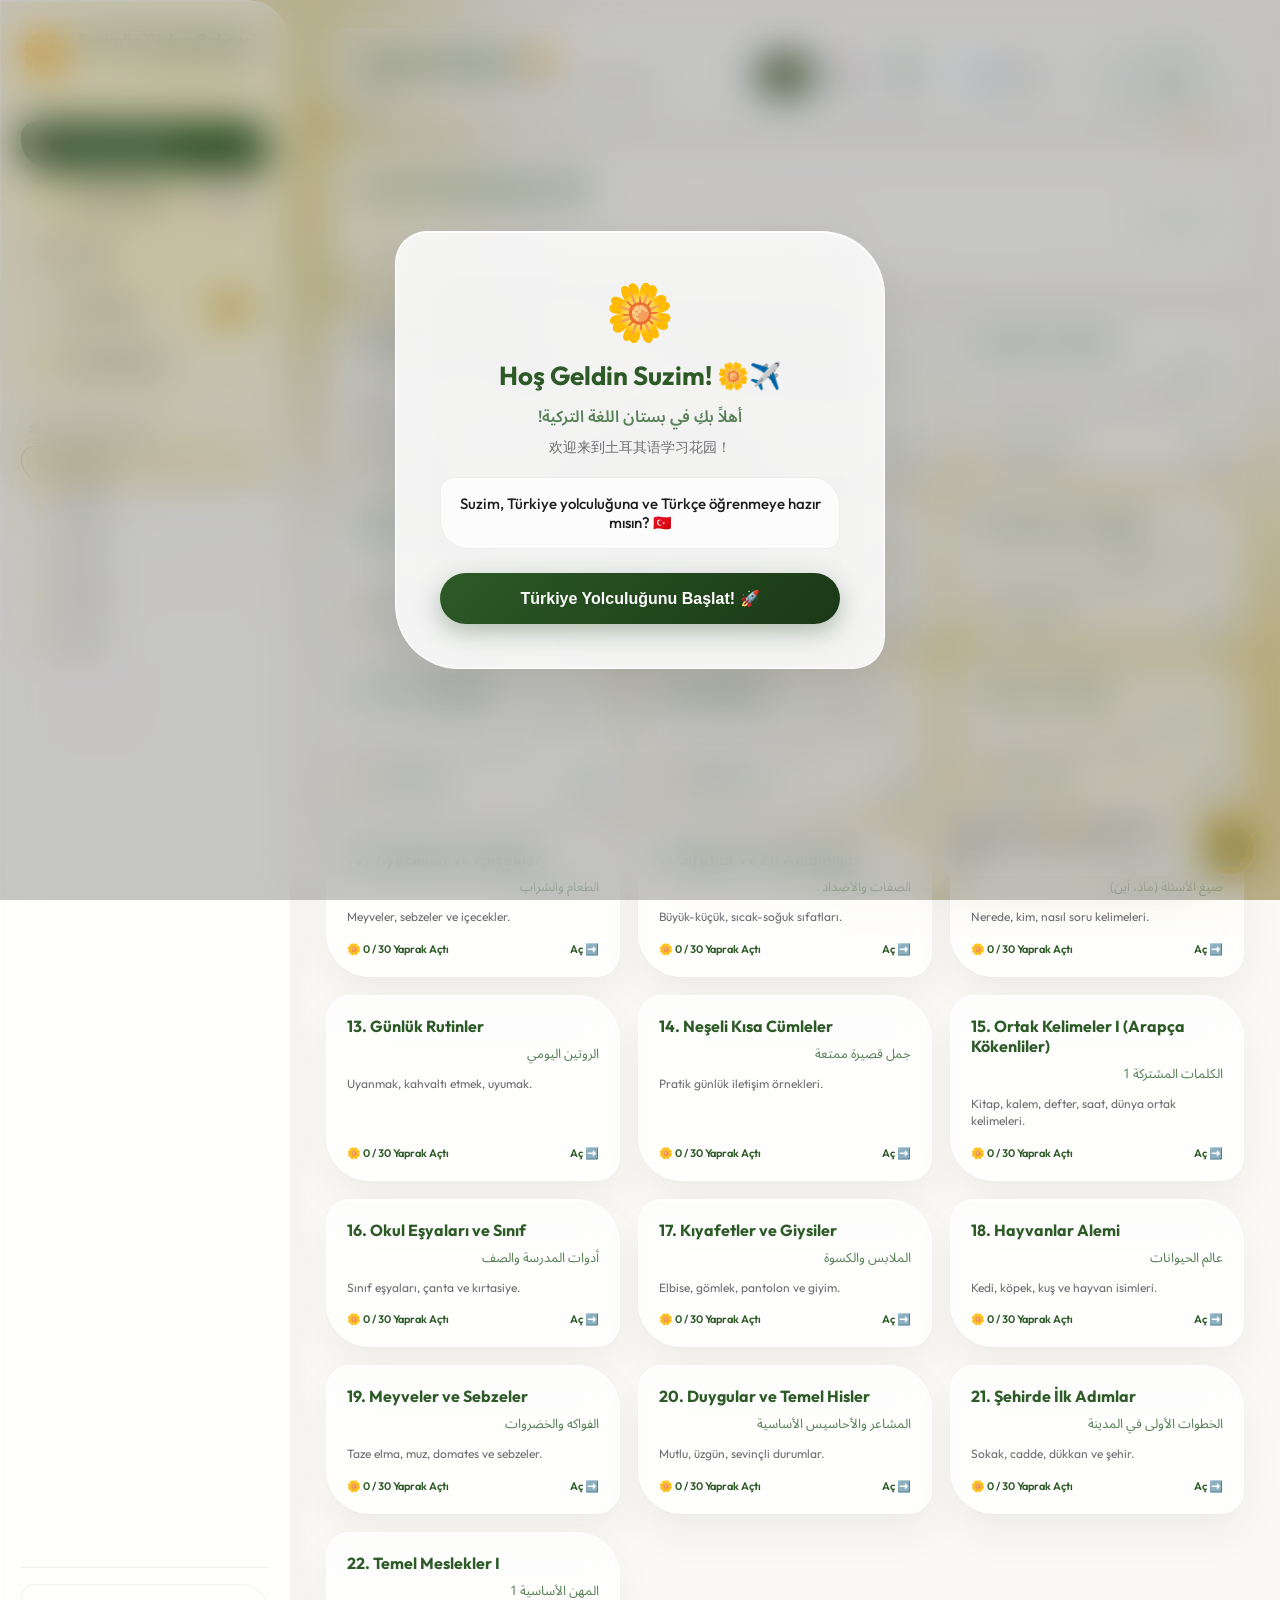
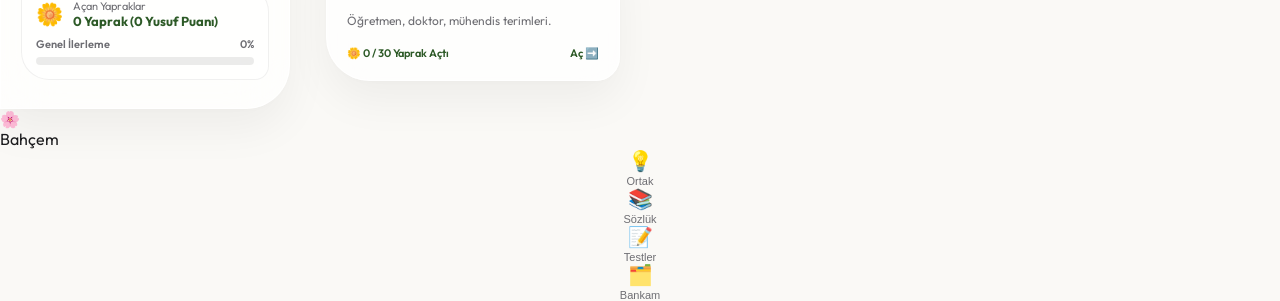
==== singtr/index.html @ 90956c0c "Fix: Purge all Zihin Sarayı prompt leftovers, align Mode 4 sentence quiz button ID, and fix mobile g" ====
<!DOCTYPE html>
<html lang="tr">
<head>
  <meta charset="UTF-8">
  <meta name="viewport" content="width=device-width, initial-scale=1.0">
  <title>Suzim'in Türkçe Bahçesi - Learn Turkish (TR / EN / AR / ZH)</title>
  <link rel="stylesheet" href="styles.css?v=3518_v11">
  <link rel="preconnect" href="https://fonts.googleapis.com">
  <link rel="preconnect" href="https://fonts.gstatic.com" crossorigin>
  <link href="https://fonts.googleapis.com/css2?family=Noto+Sans+Arabic:wght@400;600;700&family=Outfit:wght@300;400;500;600;700&family=SF+Pro+Display:wght@400;600;700&display=swap" rel="stylesheet">
</head>
<body>

  <!-- Liquid Ambient Background Mesh -->
  <div class="liquid-bg-mesh">
    <div class="liquid-blob blob-1"></div>
    <div class="liquid-blob blob-2"></div>
    <div class="liquid-blob blob-3"></div>
  </div>

  <!-- Floating Glass Daisies -->
  <div class="bg-decorations" id="bg-daisies">
    <div class="floating-daisy fd-1">🌼</div>
    <div class="floating-daisy fd-2">🌸</div>
    <div class="floating-daisy fd-3">🌼</div>
    <div class="floating-daisy fd-4">🌱</div>
    <div class="floating-daisy fd-5">🌼</div>
  </div>

  <!-- Welcome Entrance Liquid Glass Modal -->
  <div class="welcome-modal-backdrop" id="welcome-modal">
    <div class="welcome-glass-card">
      <div class="welcome-flower-icon">🌼</div>
      <h2>Hoş Geldin Suzim! 🌼✈️</h2>
      <p class="welcome-subtitle-ar" dir="rtl">أهلاً بكِ في بستان اللغة التركية!</p>
      <p class="welcome-subtitle-zh">欢迎来到土耳其语学习花园！</p>
      
      <div class="welcome-intro-box">
        <p>Suzim, Türkiye yolculuğuna ve Türkçe öğrenmeye hazır mısın? 🇹🇷</p>
      </div>

      <button class="welcome-start-btn" id="btn-welcome-start">Türkiye Yolculuğunu Başlat! 🚀</button>
    </div>
  </div>

  <!-- Mobile Sidebar Drawer Backdrop -->
  <div class="sidebar-drawer-backdrop" id="drawer-backdrop"></div>

  <!-- App Wrapper Container -->
  <div id="app-container">
    
    <!-- Sidebar Navigation (Liquid Glass Pane) -->
    <aside class="liquid-glass-sidebar">
      <div class="logo-section">
        <div style="display: flex; align-items: center; gap: 10px;">
          <div class="logo-daisy-icon">🌼</div>
          <div>
            <h1 id="ui-brand-title">Suzim'in Türkçe Bahçesi</h1>
            <span class="ar-brand-sub">بستان سوزي للغة التركية</span>
          </div>
        </div>
        <button class="sidebar-close-btn" id="btn-close-drawer" title="Menüyü Kapat">✕</button>
      </div>

      <!-- Navigation Buttons -->
      <div class="sidebar-nav-container">
        <button class="sidebar-nav-btn active" id="nav-btn-garden">
          <span class="nav-icon">🌸</span>
          <span class="nav-text" id="ui-nav-garden">Papatya Bahçem</span>
        </button>
        
        <button class="sidebar-nav-btn" id="nav-btn-cognates">
          <span class="nav-icon">💡</span>
          <span class="nav-text" id="ui-nav-cognates">Ortak Kelimeler</span>
          <span class="badge-cognate-count">Arapça</span>
        </button>

        <button class="sidebar-nav-btn" id="nav-btn-dictionary">
          <span class="nav-icon">📚</span>
          <span class="nav-text" id="ui-nav-dictionary">Sözlük</span>
        </button>

        <button class="sidebar-nav-btn" id="nav-btn-quiz">
          <span class="nav-icon">📝</span>
          <span class="nav-text" id="ui-nav-quiz">Test & Quiz</span>
          <span class="badge-cognate-count" style="background: var(--color-accent); color: #000;">YENİ</span>
        </button>

        <button class="sidebar-nav-btn" id="nav-btn-bank">
          <span class="nav-icon">🗂️</span>
          <span class="nav-text" id="ui-nav-bank">Kelime Bankam</span>
        </button>
      </div>

      <!-- Level Selector -->
      <div id="sidebar-level-section">
        <h4 class="sidebar-section-title" id="ui-levels-header">SEVİYELER (LEVELS)</h4>
        <nav class="levels-menu" id="levels-list">
          <!-- Rendered dynamically -->
        </nav>
      </div>

      <!-- Progress Footer -->
      <div class="sidebar-footer">
        <div class="stats-glass-card">
          <div class="stat-row">
            <span class="stat-icon">🌼</span>
            <div class="stat-label">
              <span id="ui-stat-petals-lbl">Açan Yapraklar</span>
              <span class="stat-value" id="bloomed-petals-count">0 Yaprak</span>
            </div>
          </div>
          
          <div class="stat-row" style="flex-direction: column; align-items: flex-start; gap: 6px; margin-top: 8px;">
            <div style="display: flex; justify-content: space-between; width: 100%; font-size: 11px; font-weight: 600; color: var(--color-text-muted);">
              <span id="ui-stat-progress-lbl">Genel İlerleme</span>
              <span id="progress-percent">0%</span>
            </div>
            <div class="progress-track">
              <div class="progress-bar" id="overall-progress-bar"></div>
            </div>
          </div>
        </div>
      </div>
    </aside>

    <!-- Main Content Area -->
    <main>
      
      <!-- Liquid Glass Header Bar -->
      <header class="liquid-glass-header">
        <button class="mobile-drawer-toggle" id="btn-toggle-drawer" title="Menüyü Aç/Kapat">☰</button>
        
        <div class="header-title-container">
          <h2 id="page-main-title">Papatya Bahçesi 🌼</h2>
          <p id="page-subtitle">Suzim için Türkçe - İngilizce - Arapça - Çince Öğrenme Bahçesi</p>
        </div>

        <!-- Trilingual Language Switcher & Controls -->
        <div class="controls-panel">
          <div class="lang-switch-box">
            <span style="font-size: 12px; font-weight: 600; color: var(--color-text-muted);" id="ui-lang-lbl">Dil:</span>
            <div class="lang-btn-group">
              <button class="lang-btn active" data-lang="tr">🇹🇷 TR</button>
              <button class="lang-btn" data-lang="en">🇬🇧 EN</button>
              <button class="lang-btn" data-lang="ar">🇸🇦 AR</button>
            </div>
          </div>

          <div class="tts-speed-selector">
            <span>🗣️</span>
            <select id="voice-speed">
              <option value="0.7">Slow / Yavaş</option>
              <option value="0.85" selected>Normal</option>
              <option value="1.0">Fast / Hızlı</option>
            </select>
          </div>
          
          <button class="mute-toggle-btn" id="btn-mute-toggle" title="Sesi Kapat/Aç">
            <span id="mute-icon">🔊</span>
            <span id="mute-label">Ses Açık</span>
          </button>
        </div>
      </header>

      <!-- VIEW 1: Garden Path (Default) -->
      <div class="main-view-panel" id="view-garden">
        
        <!-- Level Overview Section -->
        <section id="level-overview-section">
          <div class="level-banner-card liquid-glass-card">
            <h3 id="current-level-title">Level A1: Başlangıç</h3>
            <p id="current-level-ar-title" dir="rtl">المستوى A1: التعارف والأساسيات</p>
            <p id="current-level-desc">Temel selamlaşmalar, kişi zamirleri, sayılar, renkler ve Arapça ortak kelimeler.</p>
          </div>
          
          <div class="lessons-grid" id="lessons-list">
            <!-- Rendered dynamically -->
          </div>
        </section>

        <!-- Active Lesson Workspace Section -->
        <section id="active-lesson-section" style="display: none;">
          <div class="workspace-nav-bar liquid-glass-card">
            <button class="back-to-garden" id="btn-back-to-garden">
              <span>⬅️</span> <span id="ui-back-garden-lbl">Bahçeye Dön</span>
            </button>
            <div class="workspace-title-box">
              <h3 id="ws-lesson-title">Ders Başlığı</h3>
              <p id="ws-lesson-ar-title" dir="rtl">عنوان الدرس</p>
            </div>
            
            <div class="petal-progress-badge">
              <span>🌼 <strong id="ws-bloomed-count">0</strong> / <span id="ws-total-count">0</span> Yaprak Açtı</span>
            </div>
          </div>

          <!-- Daisy Canvas & Petal Inspector Panel -->
          <div class="daisy-workspace-grid">
            
            <!-- Left: Interactive Daisy Flower Canvas -->
            <div class="daisy-flower-card liquid-glass-card">
              <div class="daisy-flower-header">
                <div style="display: flex; justify-content: space-between; align-items: flex-start; width: 100%; flex-wrap: wrap; gap: 8px;">
                  <div>
                    <h4 id="ui-daisy-canvas-title">🌸 Papatya Çiçeği & Yapraklar</h4>
                    <p id="ui-daisy-canvas-hint">Her kelime bir yapraktır. Yaprağa dokun, öğren ve çiçeğini açtır!</p>
                  </div>
                  
                  <div class="daisy-view-controls" id="daisy-view-controls">
                    <div class="daisy-mode-toggle-group">
                      <button class="daisy-mode-btn active" id="btn-mode-flower" title="Papatya Çiçeği Görünümü">🌸 Çiçek</button>
                      <button class="daisy-mode-btn" id="btn-mode-grid" title="Izgara Liste Görünümü">📋 Liste</button>
                    </div>
                  </div>
                </div>
                
                <div class="daisy-pagination-bar" id="daisy-pagination-bar" style="display: none;"></div>
              </div>

              <!-- Central Daisy Flower SVG Visualizer -->
              <div class="daisy-flower-canvas" id="daisy-flower-canvas">
                <!-- Dynamically rendered radial petals & flower center -->
              </div>
            </div>

            <!-- Right: Petal Word Details Card Inspector -->
            <div class="daisy-word-inspector liquid-glass-card" id="word-detail-container">
              
              <div class="inspector-empty-state" id="word-empty-view">
                <span class="empty-icon">🌼</span>
                <h4 id="ui-inspector-empty-title">Bir Yaprak Seçin</h4>
                <p id="ui-inspector-empty-desc">Papatyadan bir yaprağa dokunarak kelimenin anlamını, örnek cümlesini ve Arapça kökenini inceleyin.</p>
              </div>

              <div class="word-card-detail" id="word-card-detail" style="display: none;">
                <!-- Dynamically filled -->
              </div>

            </div>

          </div>

        </section>

      </div>
      <div class="main-view-panel" id="view-cognates" style="display: none;">
        <div class="cognates-hero-card liquid-glass-card">
          <div class="cognate-hero-header">
            <h3 id="ui-cognate-title">💡 Ortak Kelimeler Rehberi (Shared Cognates)</h3>
            <p id="ui-cognate-desc">Arapça ve Uluslararası (İngilizce) ortak kelimelerle Türkçe öğrenmeyi 10 kat hızlandırın!</p>
          </div>
          
          <!-- Cognates Filter Tabs -->
          <div class="wb-view-toggle-bar" style="margin-bottom: 20px;">
            <button class="cognate-filter-btn active" data-filter="all">🌟 Tüm Ortak Kelimeler</button>
            <button class="cognate-filter-btn" data-filter="ar">🇸🇦 Arapça Ortak Kökler</button>
            <button class="cognate-filter-btn" data-filter="en">🌐 Uluslararası / İngilizce</button>
          </div>

          <div class="cognates-grid" id="cognates-grid-container">
            <!-- Dynamically rendered cognate cards -->
          </div>
        </div>
      </div>

      <!-- VIEW 3: Searchable Dictionary (📚 Sözlük) -->
      <div class="main-view-panel" id="view-dictionary" style="display: none;">
        <div class="search-dictionary-card liquid-glass-card">
          <div class="dict-search-header">
            <h3 id="ui-dict-title">📚 Büyük Türkçe - İngilizce - Arapça Sözlük</h3>
            <p id="ui-dict-subtitle">3,500'den fazla doğrulanmış kelime, örnek cümle ve telaffuz rehberi.</p>
          </div>
          
          <!-- Search tools -->
          <div class="dict-filter-box">
            <div class="search-input-wrapper">
              <input type="text" id="dict-search-input" placeholder="Kelime ara... (Türkçe, English, العربية)">
              <span class="search-icon">🔍</span>
            </div>
            
            <div class="filter-dropdowns">
              <select id="dict-level-filter">
                <option value="all">Tüm Seviyeler (All Levels)</option>
                <option value="1">Level A1</option>
                <option value="2">Level A2</option>
                <option value="3">Level B1</option>
                <option value="4">Level B2</option>
                <option value="5">Level C1</option>
              </select>
            </div>
          </div>

          <!-- Dictionary table -->
          <div class="dictionary-results-scroll">
            <table class="dictionary-table">
              <thead>
                <tr>
                  <th width="20%">Türkçe</th>
                  <th width="15%">Telaffuz</th>
                  <th width="20%">English</th>
                  <th width="20%">العربية</th>
                  <th width="25%">Örnek Cümle</th>
                </tr>
              </thead>
              <tbody id="dictionary-table-body">
                <!-- Word items generated by JS -->
              </tbody>
            </table>
          </div>
        </div>
      </div>

      <!-- VIEW 4: Word Bank & Flashcards (🗂️ Kelime & Cümle Bankası - Flaş Kartlar) -->
      <div class="main-view-panel" id="view-wordbank" style="display: none;">
        <div class="wordbank-summary-card liquid-glass-card">
          <div class="wb-header">
            <div class="wb-header-info">
              <h3 id="ui-wb-title">🗂️ Öğrendiğin Kelimeler & Flaş Kart Bankası</h3>
              <p id="ui-wb-subtitle">Papatya bahçende suladığın kelimeleri 3D hafıza kartları ve cümle listeleriyle pekiştir.</p>
            </div>

            <!-- View Switcher Controls -->
            <div class="wb-view-toggle-bar">
              <button class="wb-mode-btn active" id="btn-wb-mode-cards" data-mode="cards">
                🎴 Flaş Kartlar
              </button>
              <button class="wb-mode-btn" id="btn-wb-mode-sentences" data-mode="sentences">
                📄 Cümle Bankası
              </button>
              <button class="wb-mode-btn" id="btn-wb-mode-tags" data-mode="tags">
                🏷️ Kelime Etiketleri
              </button>
            </div>
          </div>

          <!-- SECTION 1: 3D Memory Flashcards View -->
          <div id="wb-container-cards" class="wb-mode-section">
            <div class="flashcards-perspective-wrapper">
              <div class="flashcard-3d-card" id="active-flashcard">
                <!-- Front Side -->
                <div class="flashcard-face flashcard-front">
                  <div class="fc-top-badge">
                    <span class="fc-level-badge" id="fc-badge-level">A1</span>
                    <span class="fc-cognate-badge" id="fc-badge-cognate" style="display:none;">💡 Ortak Kelime</span>
                    <button class="fc-audio-btn" id="btn-fc-audio" title="Sesli Dinle">🔊</button>
                  </div>
                  <div class="fc-word-body">
                    <div class="fc-word-title" id="fc-word-tr">kitap</div>
                    <div class="fc-arabic-script" id="fc-word-ar">كِتَاب</div>
                  </div>
                  <div class="fc-divider"></div>
                  <div class="fc-sentence-box">
                    <div class="fc-sentence-label">🌸 Örnek Cümle (Türkçe):</div>
                    <div class="fc-sentence-text" id="fc-sentence-tr">Kütüphaneden aldığım bu sürükleyici kitabı bir solukta okudum.</div>
                  </div>
                  <div class="fc-flip-hint">🔄 Kartın arkasını (Çeviriler & Detaylar) görmek için tıkla</div>
                </div>

                <!-- Back Side -->
                <div class="flashcard-face flashcard-back">
                  <div class="fc-top-badge">
                    <span class="fc-back-tag">🌐 Çeviriler & Örnekler</span>
                    <button class="fc-audio-btn" id="btn-fc-audio-back" title="Cümleyi Dinle">🔊</button>
                  </div>
                  <div class="fc-back-word-row">
                    <div class="fc-back-meaning" id="fc-meaning-en">book / notebook</div>
                  </div>
                  <div class="fc-back-sentences">
                    <div class="fc-back-sentence-item ar" id="fc-sentence-ar">قرأت هذا الكتاب...</div>
                    <div class="fc-back-sentence-item en" id="fc-sentence-en">I read this gripping book from the library in one breath.</div>
                  </div>
                  <div class="fc-flip-hint">🔄 Ön yüze dönmek için tıkla</div>
                </div>
              </div>
            </div>

            <!-- Flashcard Navigation Controls -->
            <div class="flashcard-controls-bar">
              <button class="fc-nav-btn" id="btn-fc-prev">◀ Önceki</button>
              <span class="fc-counter-badge" id="fc-counter">Kart 1 / 1</span>
              <button class="fc-flip-action-btn" id="btn-fc-flip">🔄 Kartı Çevir</button>
              <button class="fc-nav-btn" id="btn-fc-next">Sonraki ▶</button>
            </div>
          </div>

          <!-- SECTION 2: Sentences List View -->
          <div id="wb-container-sentences" class="wb-mode-section" style="display: none;">
            <div class="wb-sentences-list" id="wb-sentences-list-body">
              <!-- Rendered by JS -->
            </div>
          </div>

          <!-- SECTION 3: Tags Cloud View -->
          <div id="wb-container-tags" class="wb-mode-section" style="display: none;">
            <div class="wb-tags-cloud" id="wb-learned-tags-cloud">
              <!-- Renders tags -->
            </div>
          </div>

          <div class="dict-no-results" id="wb-empty-msg" style="display: none;">
            <span>🌱</span> <span id="ui-wb-empty-text">Henüz kelime öğrenilmedi. Papatya yapraklarına dokunarak öğrenmeye başla!</span>
          </div>
        </div>
      </div>

      <!-- VIEW 5: Interactive Quiz & Test Hub (📝 Test & Quiz Merkezi) -->
      <div class="main-view-panel" id="view-quiz" style="display: none;">
        <div class="quiz-hub-hero-card liquid-glass-card">
          <div class="quiz-hub-header">
            <h3 id="ui-quiz-hub-title">📝 Suzim'in Türkçe Test & Quiz Merkezi</h3>
            <p id="ui-quiz-hub-desc">Öğrendiğin kelimeleri, Arapça ortak kökleri ve örnek cümleleri interaktif sınavlarla pekiştir!</p>
          </div>

          <!-- Quiz Performance Stats Bar -->
          <div class="quiz-performance-bar" id="quiz-performance-bar">
            <div class="quiz-stat-pill">
              <span class="qs-icon">🏆</span>
              <div class="qs-info">
                <span class="qs-val" id="qs-total-completed">0</span>
                <span class="qs-lbl">Tamamlanan Test</span>
              </div>
            </div>
            <div class="quiz-stat-pill">
              <span class="qs-icon">🎯</span>
              <div class="qs-info">
                <span class="qs-val" id="qs-avg-accuracy">%0</span>
                <span class="qs-lbl">Ortalama Başarı</span>
              </div>
            </div>
            <div class="quiz-stat-pill">
              <span class="qs-icon">🏅</span>
              <div class="qs-info">
                <span class="qs-val" id="qs-total-points">0</span>
                <span class="qs-lbl">Sınav Puanı</span>
              </div>
            </div>
          </div>

          <!-- Quiz Categories Grid (5 Modes) -->
          <div class="quiz-categories-grid">
            <!-- Mode 1: Active Lesson Quiz -->
            <div class="quiz-cat-card liquid-glass-card">
              <div class="quiz-cat-badge" id="quiz-badge-lesson">Aktif Ders</div>
              <div class="quiz-cat-icon">🌸</div>
              <h4>Aktif Ders Testi</h4>
              <p id="quiz-desc-lesson">Seçili dersteki kelimeler, örnek cümleler ve sesli telaffuzlar ile pratik yapın.</p>
              <button class="quiz-start-hub-btn" id="btn-start-current-lesson-quiz">Ders Testini Başlat 🚀</button>
            </div>

            <!-- Mode 2: Cognates Arabic Quiz -->
            <div class="quiz-cat-card liquid-glass-card">
              <div class="quiz-cat-badge">Ortak Kökler</div>
              <div class="quiz-cat-icon">💡</div>
              <h4>Arapça Ortak Kelimeler Testi</h4>
              <p>Türkçe ile Arapça arasındaki kök eşleştirmelerini ve ortak kelimeleri sınayın.</p>
              <button class="quiz-start-hub-btn" id="btn-start-cognates-quiz">Ortak Kelimeler Testi 💡</button>
            </div>

            <!-- Mode 3: CEFR Level Exam -->
            <div class="quiz-cat-card liquid-glass-card">
              <div class="quiz-cat-badge" id="quiz-badge-level">Seviye Sınavı</div>
              <div class="quiz-cat-icon">🏆</div>
              <h4>Seviye Bitirme Sınavı</h4>
              <p id="quiz-desc-level">Mevcut CEFR seviyesindeki tüm konulardan oluşan 10 soruluk seviye sınavı.</p>
              <button class="quiz-start-hub-btn" id="btn-start-level-exam">Seviye Sınavını Başlat 🏆</button>
            </div>

            <!-- Mode 4: Sentence Context Quiz -->
            <div class="quiz-cat-card liquid-glass-card">
              <div class="quiz-cat-badge">Cümle & Bağlam</div>
              <div class="quiz-cat-icon">💬</div>
              <h4>Cümle & Bağlam Sınavı</h4>
              <p>Örnek cümlelerdeki kalıplar ve kelime kullanımı ile pratik yapın.</p>
              <button class="quiz-start-hub-btn" id="btn-start-sentence-quiz">Cümle Testini Başlat 💬</button>
            </div>

            <!-- Mode 5: Speed Challenge Mixed Quiz -->
            <div class="quiz-cat-card liquid-glass-card">
              <div class="quiz-cat-badge">Hızlı Karma</div>
              <div class="quiz-cat-icon">⚡</div>
              <h4>Karma Hızlı Sınav</h4>
              <p>Tüm seviyelerdeki kelimelerden rastgele derlenen 10 soruluk hızlı pekiştirme sınavı.</p>
              <button class="quiz-start-hub-btn" id="btn-start-speed-quiz">Karma Sınavı Başlat ⚡</button>
            </div>
          </div>
        </div>
      </div>

    </main>

    <!-- Yusuf's Mascot -->
    <div id="yusufs-corner">
      <div class="yusuf-bubble liquid-glass-card" id="yusuf-bubble">
        <p id="yusuf-text">Hoş geldin Suzim! 🌼 Papatyadan bir yaprak seçerek öğrenmeye başlayalım!</p>
      </div>
      <div class="yusuf-avatar-wrapper" id="yusuf-avatar-btn">
        <div class="yusuf-avatar">👨‍🏫</div>
      </div>
    </div>

  </div>

  <!-- Mobile Bottom Navigation Bar -->
  <nav class="mobile-bottom-bar liquid-glass-bar">
    <button class="mobile-nav-item active" id="mob-nav-garden">
      <span class="icon">🌸</span>
      <span class="lbl" id="mob-lbl-garden">Bahçem</span>
    </button>
    <button class="mobile-nav-item" id="mob-nav-cognates">
      <span class="icon">💡</span>
      <span class="lbl" id="mob-lbl-cognates">Ortak</span>
    </button>
    <button class="mobile-nav-item" id="mob-nav-dictionary">
      <span class="icon">📚</span>
      <span class="lbl" id="mob-lbl-dictionary">Sözlük</span>
    </button>
    <button class="mobile-nav-item" id="mob-nav-quiz">
      <span class="icon">📝</span>
      <span class="lbl" id="mob-lbl-quiz">Testler</span>
    </button>
    <button class="mobile-nav-item" id="mob-nav-bank">
      <span class="icon">🗂️</span>
      <span class="lbl" id="mob-lbl-bank">Bankam</span>
    </button>
  </nav>
      <span class="icon">🌸</span>
      <span class="lbl">Bahçem</span>
    </button>
    <button class="mobile-nav-item" id="mob-nav-cognates">
      <span class="icon">💡</span>
      <span class="lbl">Ortak</span>
    </button>
    <button class="mobile-nav-item" id="mob-nav-dictionary">
      <span class="icon">📚</span>
      <span class="lbl">Sözlük</span>
    </button>
    <button class="mobile-nav-item" id="mob-nav-quiz">
      <span class="icon">📝</span>
      <span class="lbl">Testler</span>
    </button>
    <button class="mobile-nav-item" id="mob-nav-bank">
      <span class="icon">🗂️</span>
      <span class="lbl">Bankam</span>
    </button>
  </nav>

  <script src="database.js?v=3518_v11"></script>
  <script src="app.js?v=3518_v11"></script>
</body>
</html>
---- singtr/styles.css ----
/* ═══════════════════════════════════════════════════════════════
   Suzim'in Türkçe Bahçesi - Zaha Hadid Fluidity & Apple Liquid Glass
   ═══════════════════════════════════════════════════════════════ */

:root {
  --color-bg-base: #FAF9F6;
  --glass-bg: rgba(255, 255, 255, 0.74);
  --glass-bg-hover: rgba(255, 255, 255, 0.9);
  --glass-border: rgba(255, 255, 255, 0.85);
  --glass-shadow: 0 20px 44px rgba(0, 0, 0, 0.05), 0 2px 6px rgba(0, 0, 0, 0.02), inset 0 1px 0 rgba(255, 255, 255, 1);
  
  --color-primary: #2D5A27;
  --color-primary-dark: #1A3816;
  --color-secondary: #588157;
  --color-accent: #F2BB05;
  --color-accent-light: rgba(242, 187, 5, 0.15);
  --color-text-main: #1D1D1F;
  --color-text-muted: #6E6E73;
  --color-border-subtle: rgba(0, 0, 0, 0.06);
  
  --color-cognate: #8E44AD;
  --color-cognate-bg: rgba(142, 68, 173, 0.09);

  --font-main: 'Outfit', 'SF Pro Display', -apple-system, BlinkMacSystemFont, sans-serif;
  --font-arabic: 'Noto Sans Arabic', sans-serif;

  --radius-zh-sm: 14px 28px 14px 28px;
  --radius-zh-md: 24px 44px 24px 44px;
  --radius-zh-lg: 32px 64px 32px 64px;
  --radius-pill: 999px;
  
  --transition-fluid: all 0.4s cubic-bezier(0.16, 1, 0.3, 1);
}

* {
  box-sizing: border-box;
  margin: 0;
  padding: 0;
  -webkit-tap-highlight-color: transparent;
}

body {
  font-family: var(--font-main);
  background-color: var(--color-bg-base);
  color: var(--color-text-main);
  min-height: 100vh;
  display: flex;
  flex-direction: column;
  overflow-x: hidden;
  position: relative;
}

/* Liquid Ambient Background Mesh */
.liquid-bg-mesh {
  position: fixed;
  top: 0;
  left: 0;
  width: 100vw;
  height: 100vh;
  pointer-events: none;
  z-index: 0;
  overflow: hidden;
}

.liquid-blob {
  position: absolute;
  border-radius: 40% 60% 70% 30% / 40% 50% 60% 50%;
  filter: blur(90px);
  opacity: 0.5;
  animation: liquidFluid 20s infinite alternate ease-in-out;
}

.blob-1 {
  width: 600px;
  height: 600px;
  background: radial-gradient(circle, #F2BB05 0%, #A3B18A 100%);
  top: -120px;
  left: -120px;
}

.blob-2 {
  width: 650px;
  height: 650px;
  background: radial-gradient(circle, #D4A304 0%, #E9EDC9 100%);
  bottom: -180px;
  right: -180px;
  animation-delay: -7s;
}

.blob-3 {
  width: 450px;
  height: 450px;
  background: radial-gradient(circle, #CCD5AE 0%, #FAEDCD 100%);
  top: 35%;
  left: 35%;
  animation-delay: -14s;
}

@keyframes liquidFluid {
  0% { transform: translate(0, 0) rotate(0deg) scale(1); }
  50% { transform: translate(80px, -50px) rotate(90deg) scale(1.12); }
  100% { transform: translate(-50px, 60px) rotate(180deg) scale(0.92); }
}

/* Floating Glass Daisies */
.bg-decorations {
  position: fixed;
  top: 0;
  left: 0;
  width: 100vw;
  height: 100vh;
  pointer-events: none;
  z-index: 1;
  opacity: 0.22;
}

.floating-daisy {
  position: absolute;
  font-size: 38px;
  animation: floatSlow 15s infinite ease-in-out;
}

.fd-1 { top: 8%; left: 4%; animation-delay: 0s; }
.fd-2 { top: 75%; left: 6%; animation-delay: 3s; }
.fd-3 { top: 12%; right: 5%; animation-delay: 6s; }
.fd-4 { top: 82%; right: 8%; animation-delay: 9s; }
.fd-5 { top: 45%; right: 3%; animation-delay: 12s; }

@keyframes floatSlow {
  0%, 100% { transform: translateY(0) rotate(0deg); }
  50% { transform: translateY(-20px) rotate(14deg); }
}

/* Welcome Entrance Modal */
.welcome-modal-backdrop {
  position: fixed;
  top: 0;
  left: 0;
  width: 100vw;
  height: 100vh;
  background: rgba(0, 0, 0, 0.22);
  backdrop-filter: blur(20px);
  -webkit-backdrop-filter: blur(20px);
  z-index: 1000;
  display: flex;
  align-items: center;
  justify-content: center;
  padding: 20px;
  animation: fadeIn 0.4s ease-out;
}

.welcome-glass-card {
  background: rgba(255, 255, 255, 0.88);
  backdrop-filter: blur(32px) saturate(200%);
  -webkit-backdrop-filter: blur(32px) saturate(200%);
  border: 1px solid rgba(255, 255, 255, 0.95);
  border-radius: var(--radius-zh-lg);
  padding: 44px;
  max-width: 490px;
  width: 100%;
  text-align: center;
  box-shadow: 0 32px 64px rgba(0, 0, 0, 0.1), inset 0 1px 0 rgba(255, 255, 255, 1);
  animation: popUp 0.5s cubic-bezier(0.175, 0.885, 0.32, 1.275);
}

.welcome-flower-icon {
  font-size: 56px;
  margin-bottom: 12px;
  animation: pulseDaisy 3s infinite ease-in-out;
}

@keyframes pulseDaisy {
  0%, 100% { transform: scale(1); }
  50% { transform: scale(1.1); }
}

.welcome-glass-card h2 {
  font-size: 26px;
  font-weight: 700;
  color: var(--color-primary);
  margin-bottom: 8px;
}

.welcome-subtitle-ar {
  font-family: var(--font-arabic);
  font-size: 16px;
  font-weight: 600;
  color: var(--color-secondary);
  direction: rtl;
  margin-bottom: 4px;
}

.welcome-subtitle-zh {
  font-size: 14px;
  color: var(--color-text-muted);
  margin-bottom: 20px;
}

.welcome-intro-box {
  background: rgba(255, 255, 255, 0.7);
  border: 1px solid var(--color-border-subtle);
  padding: 16px;
  border-radius: var(--radius-zh-sm);
  font-size: 15px;
  font-weight: 500;
  color: var(--color-text-main);
  margin-bottom: 24px;
}

.welcome-start-btn {
  width: 100%;
  padding: 16px;
  border: none;
  border-radius: var(--radius-pill);
  background: linear-gradient(135deg, var(--color-primary) 0%, var(--color-primary-dark) 100%);
  color: #FFFFFF;
  font-size: 16px;
  font-weight: 700;
  cursor: pointer;
  box-shadow: 0 8px 24px rgba(45, 90, 39, 0.35);
  transition: var(--transition-fluid);
}

.welcome-start-btn:hover {
  transform: translateY(-2px) scale(1.02);
  box-shadow: 0 12px 32px rgba(45, 90, 39, 0.45);
}

/* App Container Layout */
#app-container {
  display: flex;
  width: 100%;
  min-height: 100vh;
  position: relative;
  z-index: 2;
}

/* Liquid Glass Cards Utility */
.liquid-glass-card,
.liquid-glass-sidebar,
.liquid-glass-header {
  background: var(--glass-bg);
  backdrop-filter: blur(28px) saturate(200%);
  -webkit-backdrop-filter: blur(28px) saturate(200%);
  border: 1px solid var(--glass-border);
  box-shadow: var(--glass-shadow);
}

/* Sidebar Navigation */
.liquid-glass-sidebar {
  width: 290px;
  padding: 28px 20px;
  display: flex;
  flex-direction: column;
  flex-shrink: 0;
  z-index: 10;
  border-radius: 0 44px 44px 0;
}

.logo-section {
  display: flex;
  align-items: center;
  gap: 12px;
  margin-bottom: 28px;
  padding-bottom: 18px;
  border-bottom: 1px solid var(--color-border-subtle);
}

.logo-daisy-icon {
  font-size: 38px;
  line-height: 1;
}

.logo-section h1 {
  font-size: 17px;
  font-weight: 700;
  color: var(--color-primary);
  letter-spacing: -0.2px;
}

.ar-brand-sub {
  font-family: var(--font-arabic);
  font-size: 12px;
  color: var(--color-secondary);
  direction: rtl;
  display: block;
}

/* Sidebar Nav Buttons */
.sidebar-nav-container {
  display: flex;
  flex-direction: column;
  gap: 8px;
  margin-bottom: 24px;
}

.sidebar-nav-btn {
  display: flex;
  align-items: center;
  gap: 12px;
  width: 100%;
  padding: 13px 18px;
  border: 1px solid transparent;
  border-radius: var(--radius-zh-sm);
  background: transparent;
  color: var(--color-text-main);
  font-family: var(--font-main);
  font-size: 14px;
  font-weight: 600;
  cursor: pointer;
  transition: var(--transition-fluid);
  text-align: left;
}

.sidebar-nav-btn:hover {
  background: var(--glass-bg-hover);
  transform: translateX(4px);
}

.sidebar-nav-btn.active {
  background: var(--color-primary);
  color: #FFFFFF;
  box-shadow: 0 8px 22px rgba(45, 90, 39, 0.32);
}

.badge-cognate-count {
  margin-left: auto;
  font-size: 10px;
  padding: 3px 8px;
  background: var(--color-cognate-bg);
  color: var(--color-cognate);
  border-radius: var(--radius-pill);
  font-weight: 700;
}

.sidebar-nav-btn.active .badge-cognate-count {
  background: rgba(255, 255, 255, 0.22);
  color: #FFFFFF;
}

/* Sidebar Levels */
.sidebar-section-title {
  font-size: 11px;
  font-weight: 700;
  color: var(--color-text-muted);
  letter-spacing: 0.8px;
  margin: 12px 0 10px 8px;
}

.levels-menu {
  display: flex;
  flex-direction: column;
  gap: 6px;
}

.level-nav-item {
  display: flex;
  align-items: center;
  gap: 10px;
  padding: 10px 14px;
  border-radius: var(--radius-zh-sm);
  border: 1px solid var(--color-border-subtle);
  background: rgba(255, 255, 255, 0.55);
  cursor: pointer;
  transition: var(--transition-fluid);
}

.level-nav-item:hover {
  background: #FFFFFF;
  border-color: var(--color-primary);
}

.level-nav-item.active {
  border-color: var(--color-primary);
  background: var(--color-accent-light);
  font-weight: 700;
}

.level-nav-item .lvl-dot {
  width: 10px;
  height: 10px;
  border-radius: 50%;
  background-color: var(--color-accent);
}

/* Sidebar Footer Stats */
.sidebar-footer {
  margin-top: auto;
  padding-top: 16px;
  border-top: 1px solid var(--color-border-subtle);
}

.stats-glass-card {
  background: rgba(255, 255, 255, 0.65);
  padding: 14px;
  border-radius: var(--radius-zh-sm);
  border: 1px solid var(--color-border-subtle);
}

.stat-row {
  display: flex;
  align-items: center;
  gap: 10px;
}

.stat-icon { font-size: 22px; }

.stat-label {
  display: flex;
  flex-direction: column;
  font-size: 11px;
  color: var(--color-text-muted);
}

.stat-value {
  font-size: 13px;
  font-weight: 700;
  color: var(--color-primary);
}

.progress-track {
  width: 100%;
  height: 8px;
  background: rgba(0, 0, 0, 0.08);
  border-radius: var(--radius-pill);
  overflow: hidden;
}

.progress-bar {
  height: 100%;
  width: 0%;
  background: linear-gradient(90deg, var(--color-primary) 0%, var(--color-accent) 100%);
  border-radius: var(--radius-pill);
  transition: width 0.4s ease;
}

/* Main Canvas Panel */
main {
  flex: 1;
  display: flex;
  flex-direction: column;
  padding: 28px 36px;
  max-width: 1280px;
  margin: 0 auto;
  width: 100%;
}

/* Header */
.liquid-glass-header {
  display: flex;
  align-items: center;
  justify-content: space-between;
  margin-bottom: 24px;
  padding: 16px 26px;
  border-radius: var(--radius-zh-md);
  gap: 16px;
}

.mobile-drawer-toggle {
  display: none;
  font-size: 22px;
  background: transparent;
  border: 1px solid var(--color-border-subtle);
  border-radius: var(--radius-sm);
  padding: 8px 12px;
  cursor: pointer;
}

.header-title-container h2 {
  font-size: 22px;
  font-weight: 700;
  color: var(--color-primary);
}

.header-title-container p {
  font-size: 13px;
  color: var(--color-text-muted);
}

.controls-panel {
  display: flex;
  align-items: center;
  gap: 12px;
}

.lang-switch-box {
  display: flex;
  align-items: center;
  gap: 8px;
  background: rgba(255, 255, 255, 0.88);
  padding: 6px 12px;
  border-radius: var(--radius-pill);
  border: 1px solid var(--color-border-subtle);
  box-shadow: 0 4px 12px rgba(0, 0, 0, 0.03);
}

.lang-btn-group { display: flex; gap: 4px; }

.lang-btn {
  padding: 6px 12px;
  border: none;
  border-radius: var(--radius-pill);
  background: transparent;
  font-size: 12px;
  font-weight: 600;
  cursor: pointer;
  transition: var(--transition-fluid);
}

.lang-btn.active {
  background: var(--color-primary);
  color: #FFFFFF;
}

.tts-speed-selector {
  display: flex;
  align-items: center;
  gap: 6px;
  font-size: 12px;
  background: rgba(255, 255, 255, 0.88);
  padding: 6px 14px;
  border-radius: var(--radius-pill);
  border: 1px solid var(--color-border-subtle);
  box-shadow: 0 4px 12px rgba(0, 0, 0, 0.03);
}

.tts-speed-selector select {
  border: none;
  font-family: inherit;
  font-size: 12px;
  font-weight: 600;
  outline: none;
  background: transparent;
  cursor: pointer;
}

/* High Contrast Apple Glass Capsule Mute Button */
.mute-toggle-btn {
  display: flex;
  align-items: center;
  gap: 8px;
  padding: 8px 18px;
  border-radius: var(--radius-pill);
  border: 1.5px solid var(--color-primary);
  background: rgba(255, 255, 255, 0.95);
  color: var(--color-primary);
  font-size: 13px;
  font-weight: 700;
  cursor: pointer;
  box-shadow: 0 4px 16px rgba(45, 90, 39, 0.18);
  transition: var(--transition-fluid);
}

.mute-toggle-btn:hover {
  background: var(--color-primary);
  color: #FFFFFF;
  transform: scale(1.05);
}

/* Level Overview Card */
.level-banner-card {
  padding: 26px 30px;
  border-radius: var(--radius-zh-md);
  margin-bottom: 24px;
}

.level-banner-card h3 {
  font-size: 22px;
  color: var(--color-primary);
  margin-bottom: 4px;
}

.level-banner-card p[dir="rtl"] {
  font-family: var(--font-arabic);
  color: var(--color-secondary);
  font-size: 14px;
  margin-bottom: 8px;
}

.level-banner-card p {
  font-size: 14px;
  color: var(--color-text-muted);
}

/* Lessons Grid */
.lessons-grid {
  display: grid;
  grid-template-columns: repeat(auto-fill, minmax(260px, 1fr));
  gap: 18px;
}

.lesson-card {
  background: var(--glass-bg);
  backdrop-filter: blur(20px);
  border: 1px solid var(--glass-border);
  box-shadow: var(--glass-shadow);
  border-radius: var(--radius-zh-md);
  padding: 20px;
  cursor: pointer;
  transition: var(--transition-fluid);
  display: flex;
  flex-direction: column;
}

.lesson-card:hover {
  transform: translateY(-4px) scale(1.015);
  background: var(--glass-bg-hover);
  border-color: var(--color-primary);
}

.lesson-card h4 {
  font-size: 16px;
  color: var(--color-primary);
  margin-bottom: 4px;
}

.lesson-card p.les-ar {
  font-family: var(--font-arabic);
  font-size: 13px;
  color: var(--color-secondary);
  direction: rtl;
  margin-bottom: 8px;
}

.lesson-card p.les-summary {
  font-size: 12px;
  color: var(--color-text-muted);
  line-height: 1.4;
  margin-bottom: 16px;
}

.lesson-card-footer {
  margin-top: auto;
  display: flex;
  align-items: center;
  justify-content: space-between;
  font-size: 11px;
  font-weight: 600;
  color: var(--color-primary);
}

/* Workspace Bar */
.workspace-nav-bar {
  display: flex;
  align-items: center;
  justify-content: space-between;
  margin-bottom: 24px;
  padding: 14px 26px;
  border-radius: var(--radius-zh-md);
}

.back-to-garden {
  display: flex;
  align-items: center;
  gap: 8px;
  padding: 8px 18px;
  border: 1px solid var(--color-border-subtle);
  border-radius: var(--radius-pill);
  background: rgba(255, 255, 255, 0.9);
  color: var(--color-text-main);
  font-weight: 600;
  cursor: pointer;
  transition: var(--transition-fluid);
}

.back-to-garden:hover { transform: scale(1.04); }

.workspace-title-box h3 {
  font-size: 18px;
  color: var(--color-primary);
}

.workspace-title-box p {
  font-family: var(--font-arabic);
  font-size: 12px;
  color: var(--color-secondary);
  direction: rtl;
}

.petal-progress-badge {
  background: var(--color-accent-light);
  border: 1px solid var(--color-accent);
  padding: 6px 18px;
  border-radius: var(--radius-pill);
  font-size: 13px;
  font-weight: 600;
  color: var(--color-primary);
}

/* Lesson Quiz Button */
.lesson-quiz-btn {
  display: flex;
  align-items: center;
  gap: 8px;
  padding: 8px 18px;
  border-radius: var(--radius-pill);
  border: 1.5px solid var(--color-accent);
  background: var(--color-accent-light);
  color: var(--color-primary-dark);
  font-size: 13px;
  font-weight: 700;
  cursor: pointer;
  box-shadow: 0 4px 14px rgba(242, 187, 5, 0.25);
  transition: var(--transition-fluid);
}

.lesson-quiz-btn:hover {
  transform: scale(1.05);
  background: var(--color-accent);
}

.quiz-opt-btn {
  width: 100%;
  padding: 14px;
  border: 1px solid var(--color-border-subtle);
  border-radius: var(--radius-zh-sm);
  background: rgba(255, 255, 255, 0.9);
  font-size: 15px;
  font-weight: 600;
  color: var(--color-text-main);
  cursor: pointer;
  transition: var(--transition-fluid);
}

.quiz-opt-btn:hover {
  background: var(--color-primary);
  color: #FFFFFF;
  border-color: var(--color-primary);
}

/* Daisy Workspace Grid */
.daisy-workspace-grid {
  display: grid;
  grid-template-columns: 1fr 1fr;
  gap: 24px;
  align-items: start;
}

/* Daisy Flower Canvas Card */
.daisy-flower-card {
  border-radius: var(--radius-zh-lg);
  padding: 28px;
  display: flex;
  flex-direction: column;
  align-items: center;
  min-height: 520px;
}

.daisy-flower-header {
  width: 100%;
  margin-bottom: 18px;
}

.daisy-flower-header h4 {
  font-size: 18px;
  color: var(--color-primary);
  margin-bottom: 4px;
}

.daisy-flower-header p {
  font-size: 12px;
  color: var(--color-text-muted);
}

/* Daisy View Mode Controls & Pagination */
.daisy-view-controls {
  display: flex;
  align-items: center;
  gap: 10px;
}

.daisy-mode-toggle-group {
  display: flex;
  background: rgba(0, 0, 0, 0.06);
  padding: 3px;
  border-radius: var(--radius-pill);
}

.daisy-mode-btn {
  padding: 5px 12px;
  border: none;
  border-radius: var(--radius-pill);
  background: transparent;
  font-size: 12px;
  font-weight: 700;
  color: var(--color-text-muted);
  cursor: pointer;
  transition: var(--transition-fluid);
}

.daisy-mode-btn.active {
  background: #FFFFFF;
  color: var(--color-primary-dark);
  box-shadow: 0 2px 8px rgba(0, 0, 0, 0.1);
}

.daisy-pagination-bar {
  display: flex;
  align-items: center;
  gap: 6px;
  flex-wrap: wrap;
  margin-top: 10px;
  padding-top: 8px;
  border-top: 1px solid var(--color-border-subtle);
  width: 100%;
}

.page-num-btn {
  padding: 4px 10px;
  border-radius: var(--radius-pill);
  border: 1px solid var(--color-border-subtle);
  background: rgba(255, 255, 255, 0.85);
  font-size: 11px;
  font-weight: 700;
  color: var(--color-text-main);
  cursor: pointer;
  transition: var(--transition-fluid);
}

.page-num-btn:hover:not(:disabled) {
  background: var(--color-accent-light);
  border-color: var(--color-accent);
}

.page-num-btn.active {
  background: var(--color-primary);
  color: #FFFFFF;
  border-color: var(--color-primary);
}

.page-num-btn:disabled {
  opacity: 0.4;
  cursor: not-allowed;
}

/* Grid Style Petal Items (100% Clean Mobile & Desktop List View) */
.daisy-petal-item.grid-style {
  position: relative !important;
  top: auto !important;
  left: auto !important;
  transform: none !important;
  width: 100% !important;
  max-width: 100% !important;
  height: 46px !important;
  display: flex !important;
  align-items: center !important;
  justify-content: flex-start !important;
  gap: 10px !important;
  padding: 8px 14px !important;
  border-radius: 14px !important;
  background: rgba(255, 255, 255, 0.95) !important;
  border: 1.5px solid var(--glass-border) !important;
  font-size: 13.5px !important;
  font-weight: 700 !important;
  color: var(--color-primary-dark) !important;
  box-shadow: 0 4px 12px rgba(0, 0, 0, 0.05) !important;
  cursor: pointer !important;
  transition: transform 0.2s ease, border-color 0.2s ease, box-shadow 0.2s ease !important;
  box-sizing: border-box !important;
}

.daisy-petal-item.grid-style .petal-label {
  overflow: hidden;
  text-overflow: ellipsis;
  white-space: nowrap;
  flex: 1;
  text-align: left;
}

.daisy-petal-item.grid-style:hover {
  transform: translateY(-2px) !important;
  border-color: var(--color-primary) !important;
  box-shadow: 0 6px 16px rgba(45, 90, 39, 0.15) !important;
}

.daisy-petal-item.grid-style.selected {
  transform: scale(1.02) !important;
  border-color: var(--color-primary) !important;
  box-shadow: 0 0 16px rgba(45, 90, 39, 0.3) !important;
  background: #F0F7F0 !important;
}

.daisy-petal-item.compact-petal {
  font-size: 10px;
  padding: 2px 6px;
  max-width: 96px;
  overflow: hidden;
  text-overflow: ellipsis;
  white-space: nowrap;
}

/* Large Canvas (440px by 440px) */
.daisy-flower-canvas {
  position: relative;
  width: 440px;
  height: 440px;
  display: flex;
  align-items: center;
  justify-content: center;
  margin: auto;
}

.flower-center-core {
  position: absolute;
  top: 50%;
  left: 50%;
  transform: translate(-50%, -50%);
  width: 104px;
  height: 104px;
  border-radius: 50%;
  background: radial-gradient(circle, #F2BB05 0%, #D4A304 100%);
  display: flex;
  flex-direction: column;
  align-items: center;
  justify-content: center;
  box-shadow: 0 12px 28px rgba(242, 187, 5, 0.45), inset 0 0 12px rgba(255, 255, 255, 0.8);
  z-index: 5;
  color: #FFFFFF;
  text-align: center;
  padding: 8px;
  user-select: none;
}

.flower-center-core span.icon { font-size: 28px; }
.flower-center-core span.lbl { font-size: 11px; font-weight: 700; line-height: 1.1; }

/* Organic Teardrop Daisy Petal Component - Fixed Absolute Position Rules */
.daisy-petal-item {
  position: absolute;
  transform: translate(-50%, -50%);
  width: 110px;
  height: 44px;
  background: rgba(255, 255, 255, 0.92);
  backdrop-filter: blur(12px);
  border: 1.5px solid var(--glass-border);
  border-radius: var(--radius-pill);
  display: flex;
  align-items: center;
  justify-content: center;
  padding: 4px 10px;
  cursor: pointer;
  transition: transform 0.3s cubic-bezier(0.34, 1.56, 0.64, 1), background 0.3s, border-color 0.3s, box-shadow 0.3s;
  box-shadow: 0 4px 14px rgba(0, 0, 0, 0.05);
  z-index: 2;
  font-size: 13px;
  font-weight: 600;
  color: var(--color-text-main);
  text-align: center;
  white-space: nowrap;
  user-select: none;
}

.daisy-petal-item:hover {
  transform: translate(-50%, -50%) scale(1.15);
  border-color: var(--color-primary);
  background: #FFFFFF;
  z-index: 10;
}

.daisy-petal-item.selected {
  border-color: var(--color-primary);
  box-shadow: 0 0 24px rgba(45, 90, 39, 0.45);
  transform: translate(-50%, -50%) scale(1.22) rotate(-6deg);
  z-index: 10;
}

.daisy-petal-item.bloomed {
  background: linear-gradient(135deg, #FFFDF0 0%, #FFF2C2 100%);
  border-color: var(--color-accent);
  color: var(--color-primary-dark);
  box-shadow: 0 0 26px rgba(242, 187, 5, 0.75);
}

.daisy-petal-item.is-cognate::after {
  content: "💡";
  position: absolute;
  top: -6px;
  right: -4px;
  font-size: 12px;
}

/* Word Inspector Card */
.daisy-word-inspector {
  border-radius: var(--radius-zh-lg);
  padding: 28px;
  min-height: 520px;
}

.inspector-empty-state {
  display: flex;
  flex-direction: column;
  align-items: center;
  justify-content: center;
  text-align: center;
  height: 100%;
  min-height: 440px;
  color: var(--color-text-muted);
}

.inspector-empty-state .empty-icon { font-size: 56px; margin-bottom: 12px; }

.word-card-detail {
  display: flex;
  flex-direction: column;
  gap: 18px;
}

.detail-word-header {
  display: flex;
  align-items: center;
  justify-content: space-between;
  padding-bottom: 12px;
  border-bottom: 1px solid var(--color-border-subtle);
}

.detail-word-header h3 {
  font-size: 28px;
  color: var(--color-primary);
}

.audio-btn-large {
  width: 48px;
  height: 48px;
  border-radius: 50%;
  border: 1px solid var(--color-primary);
  background: var(--color-accent-light);
  font-size: 20px;
  cursor: pointer;
  display: flex;
  align-items: center;
  justify-content: center;
  transition: var(--transition-fluid);
}

.audio-btn-large:hover { transform: scale(1.1); }

.translations-box {
  display: flex;
  flex-direction: column;
  gap: 10px;
  background: rgba(255, 255, 255, 0.7);
  padding: 16px;
  border-radius: var(--radius-zh-sm);
  border: 1px solid var(--color-border-subtle);
}

.trans-item {
  display: flex;
  align-items: center;
  gap: 10px;
  font-size: 14px;
}

.trans-item p.ar-text {
  font-family: var(--font-arabic);
  direction: rtl;
  font-size: 16px;
  font-weight: 700;
  color: var(--color-secondary);
}

.cognate-note-card {
  background: var(--color-cognate-bg);
  border: 1px solid rgba(142, 68, 173, 0.3);
  padding: 14px 18px;
  border-radius: var(--radius-zh-sm);
  display: flex;
  align-items: flex-start;
  gap: 12px;
  font-size: 13px;
  color: var(--color-cognate);
}

.mind-palace-note-card {
  background: rgba(242, 187, 5, 0.12);
  border: 1px solid rgba(242, 187, 5, 0.4);
  padding: 14px 18px;
  border-radius: var(--radius-zh-sm);
  display: flex;
  align-items: flex-start;
  gap: 12px;
  font-size: 13px;
  color: var(--color-primary-dark);
}

.mind-palace-note-card .mp-icon { font-size: 20px; }

.sentence-card-box {
  background: rgba(255, 255, 255, 0.75);
  padding: 18px;
  border-radius: var(--radius-zh-sm);
  border-left: 4px solid var(--color-primary);
  display: flex;
  flex-direction: column;
  gap: 6px;
}

.sentence-tr {
  font-size: 15px;
  font-weight: 600;
  color: var(--color-text-main);
}

.sentence-en { font-size: 13px; color: var(--color-text-muted); }

.sentence-ar {
  font-family: var(--font-arabic);
  direction: rtl;
  font-size: 14px;
  color: var(--color-secondary);
}

.bloom-action-btn {
  margin-top: 10px;
  width: 100%;
  padding: 16px;
  border: none;
  border-radius: var(--radius-pill);
  background: linear-gradient(135deg, var(--color-primary) 0%, var(--color-primary-dark) 100%);
  color: #FFFFFF;
  font-size: 15px;
  font-weight: 700;
  cursor: pointer;
  transition: var(--transition-fluid);
  box-shadow: 0 6px 18px rgba(45, 90, 39, 0.3);
}

.bloom-action-btn:hover {
  transform: translateY(-2px);
  box-shadow: 0 8px 24px rgba(45, 90, 39, 0.4);
}

.bloom-action-btn.bloomed-state {
  background: linear-gradient(135deg, #F2BB05 0%, #D4A304 100%);
  color: #1A3816;
}

/* Cognates Grid View */
.cognates-hero-card { padding: 28px; border-radius: var(--radius-zh-lg); }

.cognates-grid {
  display: grid;
  grid-template-columns: repeat(auto-fill, minmax(280px, 1fr));
  gap: 18px;
}

.cognate-card {
  background: var(--color-cognate-bg);
  border: 1px solid rgba(142, 68, 173, 0.2);
  border-radius: var(--radius-zh-sm);
  padding: 18px;
  display: flex;
  flex-direction: column;
  gap: 10px;
  transition: var(--transition-fluid);
}

.cognate-card:hover { transform: translateY(-2px); }

.cognate-card-top { display: flex; align-items: center; justify-content: space-between; }
.cognate-card-top h4 { font-size: 18px; color: var(--color-cognate); }
.cognate-card-top span.ar-root {
  font-family: var(--font-arabic);
  font-size: 18px;
  font-weight: 700;
  color: var(--color-primary);
  direction: rtl;
}

/* Dictionary View */
.search-dictionary-card { padding: 28px; border-radius: var(--radius-zh-lg); }

.dict-filter-box { display: flex; gap: 12px; margin-bottom: 20px; }

.search-input-wrapper { position: relative; flex: 1; }

.search-input-wrapper input {
  width: 100%;
  padding: 12px 16px 12px 42px;
  border: 1px solid var(--color-border-subtle);
  border-radius: var(--radius-zh-sm);
  font-size: 14px;
  outline: none;
  background: rgba(255, 255, 255, 0.85);
}

.search-input-wrapper .search-icon {
  position: absolute;
  left: 14px;
  top: 50%;
  transform: translateY(-50%);
  font-size: 16px;
  color: var(--color-text-muted);
}

.filter-dropdowns select {
  padding: 12px 16px;
  border: 1px solid var(--color-border-subtle);
  border-radius: var(--radius-zh-sm);
  font-size: 13px;
  outline: none;
  background: rgba(255, 255, 255, 0.85);
}

.dictionary-results-scroll { max-height: 550px; overflow-y: auto; }

.dictionary-table { width: 100%; border-collapse: collapse; text-align: left; }

.dictionary-table th {
  padding: 14px;
  background: rgba(255, 255, 255, 0.95);
  font-size: 12px;
  color: var(--color-text-muted);
  border-bottom: 2px solid var(--color-border-subtle);
  position: sticky;
  top: 0;
  z-index: 2;
}

.dictionary-table td {
  padding: 14px;
  border-bottom: 1px solid var(--color-border-subtle);
  font-size: 13px;
}

.dictionary-table td.ar-cell {
  font-family: var(--font-arabic);
  direction: rtl;
  font-size: 14px;
  font-weight: 600;
  color: var(--color-secondary);
}

/* Word Bank Cloud */
.wordbank-summary-card { padding: 28px; border-radius: var(--radius-zh-lg); }

.wb-tags-cloud { display: flex; flex-wrap: wrap; gap: 10px; margin-top: 18px; }

.wb-tag-item {
  background: var(--color-accent-light);
  border: 1px solid var(--color-accent);
  padding: 8px 16px;
  border-radius: var(--radius-pill);
  font-size: 13px;
  font-weight: 600;
  color: var(--color-primary);
  display: flex;
  align-items: center;
  gap: 6px;
}

/* Mascot */
#yusufs-corner {
  position: fixed;
  bottom: 24px;
  right: 24px;
  display: flex;
  align-items: flex-end;
  gap: 12px;
  z-index: 100;
  pointer-events: none;
}

.yusuf-bubble {
  padding: 12px 18px;
  max-width: 260px;
  font-size: 13px;
  color: var(--color-text-main);
  pointer-events: auto;
  border-radius: var(--radius-zh-sm);
}

.yusuf-avatar-wrapper { pointer-events: auto; cursor: pointer; }

.yusuf-avatar {
  width: 54px;
  height: 54px;
  border-radius: 50%;
  background: var(--color-accent);
  border: 2px solid #FFFFFF;
  box-shadow: 0 8px 20px rgba(0, 0, 0, 0.1);
  display: flex;
  align-items: center;
  justify-content: center;
  font-size: 28px;
}

/* Animations */
@keyframes fadeIn { from { opacity: 0; } to { opacity: 1; } }
@keyframes popUp { from { transform: scale(0.85); opacity: 0; } to { transform: scale(1); opacity: 1; } }

/* Mobile Navigation */
.liquid-glass-bar {
  display: none;
  position: fixed;
  bottom: 0;
  left: 0;
  width: 100vw;
  height: 64px;
  background: rgba(255, 255, 255, 0.88);
  backdrop-filter: blur(20px);
  border-top: 1px solid var(--glass-border);
  z-index: 99;
  justify-content: space-around;
  align-items: center;
}

.mobile-nav-item {
  display: flex;
  flex-direction: column;
  align-items: center;
  gap: 2px;
  border: none;
  background: transparent;
  font-size: 11px;
  color: var(--color-text-muted);
  cursor: pointer;
}

.mobile-nav-item.active { color: var(--color-primary); font-weight: 700; }
.mobile-nav-item .icon { font-size: 20px; }

/* Responsive Rules for Mobile Devices (Smartphones & Tablets) */
@media (max-width: 992px) {
  .daisy-workspace-grid { grid-template-columns: 1fr; gap: 20px; }
  .daisy-flower-canvas { width: 380px; height: 380px; }
}

@media (max-width: 768px) {
  #app-container {
    z-index: auto !important;
  }

  .liquid-glass-sidebar {
    position: fixed !important;
    top: 0 !important;
    left: -310px !important;
    width: 290px !important;
    max-width: 85vw !important;
    height: 100vh !important;
    z-index: 1005 !important;
    background: #FFFFFF !important;
    backdrop-filter: none !important;
    -webkit-backdrop-filter: none !important;
    box-shadow: 10px 0 40px rgba(0, 0, 0, 0.35) !important;
    transition: left 0.35s cubic-bezier(0.4, 0, 0.2, 1) !important;
    border-radius: 0 24px 24px 0 !important;
    overflow-y: auto !important;
    -webkit-overflow-scrolling: touch !important;
  }

  .liquid-glass-sidebar.open {
    left: 0 !important;
  }

  .sidebar-close-btn {
    display: flex !important;
    align-items: center;
    justify-content: center;
    background: rgba(0, 0, 0, 0.08);
    border: none;
    border-radius: 50%;
    width: 36px;
    height: 36px;
    font-size: 18px;
    font-weight: bold;
    color: var(--color-text-main);
    cursor: pointer;
  }
  .mobile-drawer-toggle { display: block; }
  .liquid-glass-bar { display: flex; }

  main { padding: 14px; padding-bottom: 90px; }

  .liquid-glass-header {
    flex-direction: column;
    align-items: flex-start;
    padding: 14px 18px;
    gap: 12px;
  }

  .controls-panel {
    width: 100%;
    flex-wrap: wrap;
    justify-content: space-between;
  }

  .daisy-flower-card {
    padding: 16px;
    min-height: auto;
  }

  .daisy-word-inspector {
    padding: 20px;
    min-height: auto;
  }

  .daisy-flower-canvas {
    width: 320px;
    height: 320px;
  }

  .flower-center-core {
    width: 80px;
    height: 80px;
  }
  .flower-center-core span.icon { font-size: 22px; }
  .flower-center-core span.lbl { font-size: 9.5px; }

  .daisy-petal-item {
    width: 84px;
    height: 36px;
    font-size: 10.5px;
    padding: 2px 6px;
  }

  .detail-word-header h3 { font-size: 22px; }
  .audio-btn-large { width: 40px; height: 40px; font-size: 18px; }

  .dictionary-results-scroll { max-height: 420px; }
  .dictionary-table-wrapper { overflow-x: auto; }
  .dict-filter-box { flex-direction: column; }

  #yusufs-corner { display: none; }
}

@media (max-width: 480px) {
  .daisy-flower-canvas {
    width: 290px;
    height: 290px;
  }

  .daisy-petal-item {
    width: 76px;
    height: 32px;
    font-size: 9.5px;
  }

  .lessons-grid {
    grid-template-columns: 1fr;
  }

  .welcome-glass-card {
    padding: 24px 18px;
  }
}

/* ═══════════════════════════════════════════════════════════════
   Interactive Quiz & Test Hub Styles
   ═══════════════════════════════════════════════════════════════ */
.quiz-hub-hero-card {
  padding: 28px;
}

.quiz-hub-header h3 {
  font-size: 22px;
  font-weight: 800;
  color: var(--color-primary-dark);
  margin-bottom: 6px;
}

.quiz-hub-header p {
  font-size: 14px;
  color: var(--color-text-muted);
  margin-bottom: 24px;
}

.quiz-categories-grid {
  display: grid;
  grid-template-columns: repeat(auto-fit, minmax(240px, 1fr));
  gap: 20px;
}

.quiz-cat-card {
  display: flex;
  flex-direction: column;
  align-items: center;
  text-align: center;
  padding: 24px 20px;
  border-radius: var(--radius-zh-lg);
  transition: var(--transition-fluid);
}

.quiz-cat-card:hover {
  transform: translateY(-4px);
  box-shadow: 0 12px 30px rgba(0, 0, 0, 0.08);
}

.quiz-cat-icon {
  font-size: 40px;
  margin-bottom: 12px;
}

.quiz-cat-card h4 {
  font-size: 16px;
  font-weight: 700;
  color: var(--color-primary);
  margin-bottom: 8px;
}

.quiz-cat-card p {
  font-size: 13px;
  color: var(--color-text-muted);
  line-height: 1.4;
  margin-bottom: 18px;
  flex: 1;
}

.quiz-start-hub-btn {
  width: 100%;
  padding: 10px 16px;
  border-radius: var(--radius-pill);
  border: none;
  background: linear-gradient(135deg, var(--color-primary), var(--color-primary-dark));
  color: #FFFFFF;
  font-size: 13px;
  font-weight: 700;
  cursor: pointer;
  box-shadow: 0 4px 14px rgba(46, 125, 50, 0.25);
  transition: var(--transition-fluid);
}

.quiz-start-hub-btn:hover {
  transform: scale(1.03);
  background: linear-gradient(135deg, var(--color-primary-dark), #1B5E20);
}

/* Mobile Drawer Backdrop */
.sidebar-drawer-backdrop {
  position: fixed;
  top: 0;
  left: 0;
  width: 100vw;
  height: 100vh;
  background: rgba(0, 0, 0, 0.45);
  backdrop-filter: blur(5px);
  -webkit-backdrop-filter: blur(5px);
  z-index: 998;
  opacity: 0;
  pointer-events: none;
  transition: opacity 0.3s ease;
}

.sidebar-drawer-backdrop.active {
  opacity: 1;
  pointer-events: auto;
}

.logo-section {
  display: flex;
  align-items: center;
  justify-content: space-between;
  width: 100%;
}

.sidebar-close-btn {
  display: none;
  background: rgba(0, 0, 0, 0.08);
  border: none;
  border-radius: 50%;
  width: 32px;
  height: 32px;
  font-size: 16px;
  font-weight: bold;
  color: var(--color-text-main);
  cursor: pointer;
}

@media (max-width: 768px) {
  .sidebar-close-btn {
    display: flex;
    align-items: center;
    justify-content: center;
  }
}

/* Modal Top-Right Close Button */
.modal-close-icon-btn {
  position: absolute;
  top: 14px;
  right: 14px;
  width: 34px;
  height: 34px;
  border-radius: 50%;
  border: 1px solid var(--color-border-subtle);
  background: rgba(255, 255, 255, 0.95);
  color: var(--color-text-muted);
  font-size: 16px;
  font-weight: 700;
  cursor: pointer;
  display: flex;
  align-items: center;
  justify-content: center;
  transition: var(--transition-fluid);
  z-index: 100;
  box-shadow: 0 2px 8px rgba(0,0,0,0.1);
}

.modal-close-icon-btn:hover {
  background: #FFEBEE;
  color: #D32F2F;
  border-color: #D32F2F;
}

/* Quiz Performance Header Bar */
.quiz-performance-bar {
  display: flex;
  gap: 12px;
  justify-content: center;
  flex-wrap: wrap;
  margin: 16px 0 24px 0;
}

.quiz-stat-pill {
  background: rgba(255, 255, 255, 0.85);
  border: 1.5px solid var(--glass-border);
  border-radius: var(--radius-pill);
  padding: 8px 16px;
  display: flex;
  align-items: center;
  gap: 10px;
  box-shadow: 0 4px 12px rgba(0, 0, 0, 0.04);
}

.quiz-stat-pill .qs-icon {
  font-size: 20px;
}

.quiz-stat-pill .qs-info {
  display: flex;
  flex-direction: column;
}

.quiz-stat-pill .qs-val {
  font-size: 15px;
  font-weight: 800;
  color: var(--color-primary-dark);
  line-height: 1.1;
}

.quiz-stat-pill .qs-lbl {
  font-size: 10.5px;
  font-weight: 600;
  color: var(--color-text-sub);
}

.quiz-cat-card {
  position: relative;
}

.quiz-cat-badge {
  position: absolute;
  top: 12px;
  right: 12px;
  background: rgba(45, 90, 39, 0.1);
  color: var(--color-primary-dark);
  font-size: 10.5px;
  font-weight: 700;
  padding: 2px 8px;
  border-radius: var(--radius-pill);
}

/* Quiz Runner Styles */
.quiz-interactive-backdrop {
  z-index: 1000;
}

.quiz-runner-card {
  position: relative;
  max-width: 520px;
  width: 92%;
  max-height: 88vh;
  overflow-y: auto;
  -webkit-overflow-scrolling: touch;
  padding: 24px;
}

.quiz-progress-track {
  width: 100%;
  height: 8px;
  border-radius: 4px;
  background: rgba(0, 0, 0, 0.08);
  overflow: hidden;
  margin-bottom: 12px;
}

.quiz-progress-bar {
  height: 100%;
  background: linear-gradient(90deg, var(--color-accent), var(--color-primary));
  border-radius: 4px;
  transition: width 0.4s ease;
}

.quiz-listen-btn {
  display: inline-flex;
  align-items: center;
  gap: 8px;
  padding: 8px 16px;
  border-radius: var(--radius-pill);
  border: 1px solid var(--color-primary);
  background: var(--color-bg-mesh);
  color: var(--color-primary);
  font-size: 13px;
  font-weight: 600;
  cursor: pointer;
  margin-bottom: 12px;
  transition: var(--transition-fluid);
}

.quiz-listen-btn:hover {
  background: var(--color-primary);
  color: #FFFFFF;
}

.quiz-opt-btn {
  display: flex;
  align-items: center;
  gap: 12px;
  text-align: left;
}

.quiz-opt-btn .opt-letter {
  display: flex;
  align-items: center;
  justify-content: center;
  width: 28px;
  height: 28px;
  border-radius: 50%;
  background: var(--color-accent-light);
  color: var(--color-primary-dark);
  font-size: 13px;
  font-weight: 800;
  flex-shrink: 0;
}

.quiz-opt-btn.correct {
  background: #E8F5E9 !important;
  border-color: #2E7D32 !important;
  color: #1B5E20 !important;
  box-shadow: 0 0 12px rgba(46, 125, 50, 0.3);
}

.quiz-opt-btn.correct .opt-letter {
  background: #2E7D32;
  color: #FFFFFF;
}

.quiz-opt-btn.incorrect {
  background: #FFEBEE !important;
  border-color: #D32F2F !important;
  color: #C62828 !important;
  animation: shake 0.4s ease;
}

.quiz-opt-btn.incorrect .opt-letter {
  background: #D32F2F;
  color: #FFFFFF;
}

.quiz-memory-box {
  width: 100%;
  padding: 14px;
  border-radius: var(--radius-zh-sm);
  background: rgba(255, 248, 225, 0.95);
  border: 1.5px solid var(--color-accent);
  text-align: left;
  box-shadow: 0 4px 16px rgba(242, 187, 5, 0.2);
}

/* ==========================================================================
   WORD BANK & 3D MEMORY FLASHCARDS STYLING
   ========================================================================== */

.wb-header {
  display: flex;
  flex-direction: column;
  gap: 16px;
  margin-bottom: 24px;
}

@media (min-width: 768px) {
  .wb-header {
    flex-direction: row;
    align-items: center;
    justify-content: space-between;
  }
}

.wb-view-toggle-bar {
  display: flex;
  gap: 8px;
  background: rgba(0, 0, 0, 0.05);
  padding: 4px;
  border-radius: var(--radius-pill);
  flex-wrap: wrap;
}

.wb-mode-btn {
  padding: 8px 16px;
  border: none;
  background: transparent;
  border-radius: var(--radius-pill);
  font-size: 13px;
  font-weight: 600;
  color: var(--color-text-sub);
  cursor: pointer;
  transition: all 0.25s ease;
}

.wb-mode-btn.active {
  background: var(--color-primary);
  color: #FFFFFF;
  box-shadow: 0 4px 12px rgba(45, 90, 39, 0.3);
}

/* 3D Flashcards Perspective Container */
.flashcards-perspective-wrapper {
  perspective: 1200px;
  width: 100%;
  max-width: 540px;
  margin: 16px auto 24px auto;
  min-height: 340px;
}

.flashcard-3d-card {
  width: 100%;
  height: 340px;
  position: relative;
  transform-style: preserve-3d;
  transition: transform 0.6s cubic-bezier(0.4, 0, 0.2, 1);
  cursor: pointer;
}

.flashcard-3d-card.flipped {
  transform: rotateY(180deg);
}

.flashcard-face {
  position: absolute;
  top: 0;
  left: 0;
  width: 100%;
  height: 100%;
  backface-visibility: hidden;
  -webkit-backface-visibility: hidden;
  border-radius: 24px;
  padding: 24px;
  display: flex;
  flex-direction: column;
  justify-content: space-between;
  box-shadow: 0 16px 40px rgba(0, 0, 0, 0.12), 0 2px 8px rgba(0, 0, 0, 0.06);
  border: 2px solid rgba(255, 255, 255, 0.8);
  box-sizing: border-box;
  overflow: hidden;
}

.flashcard-front {
  background: linear-gradient(145deg, #FFFFFF 0%, #F5FAF5 100%);
  color: var(--color-text-main);
}

.flashcard-back {
  background: linear-gradient(145deg, #1B381D 0%, #2D5A27 100%);
  color: #FFFFFF;
  transform: rotateY(180deg);
}

/* Flashcard Front Elements */
.fc-top-badge {
  display: flex;
  align-items: center;
  justify-content: space-between;
  width: 100%;
}

.fc-level-badge {
  background: rgba(45, 90, 39, 0.12);
  color: var(--color-primary-dark);
  font-weight: 800;
  font-size: 12px;
  padding: 4px 10px;
  border-radius: var(--radius-pill);
}

.fc-back-tag {
  background: rgba(255, 255, 255, 0.2);
  color: #F2BB05;
  font-weight: 700;
  font-size: 12px;
  padding: 4px 12px;
  border-radius: var(--radius-pill);
}

.fc-cognate-badge {
  background: rgba(242, 187, 5, 0.2);
  color: #B37D00;
  font-weight: 700;
  font-size: 12px;
  padding: 4px 10px;
  border-radius: var(--radius-pill);
}

.fc-audio-btn {
  background: rgba(255, 255, 255, 0.8);
  border: 1px solid rgba(0, 0, 0, 0.1);
  border-radius: 50%;
  width: 36px;
  height: 36px;
  font-size: 16px;
  cursor: pointer;
  display: flex;
  align-items: center;
  justify-content: center;
  transition: transform 0.2s;
}

.fc-audio-btn:hover {
  transform: scale(1.15);
}

.fc-word-body {
  text-align: center;
  margin: 10px 0;
}

.fc-word-title {
  font-size: 32px;
  font-weight: 800;
  color: var(--color-primary-dark);
  letter-spacing: -0.5px;
}

.fc-arabic-script {
  font-family: 'Amiri', 'Traditional Arabic', serif;
  font-size: 26px;
  color: var(--color-accent-dark);
  direction: rtl;
  margin-top: 4px;
}

.fc-divider {
  height: 1px;
  background: linear-gradient(90deg, transparent, rgba(45, 90, 39, 0.2), transparent);
  width: 100%;
}

.fc-sentence-box {
  background: rgba(45, 90, 39, 0.04);
  border-left: 4px solid var(--color-primary);
  border-radius: 8px;
  padding: 10px 14px;
  text-align: left;
}

.fc-sentence-label {
  font-size: 11px;
  font-weight: 700;
  color: var(--color-text-sub);
  margin-bottom: 4px;
}

.fc-sentence-text {
  font-size: 14px;
  font-weight: 600;
  line-height: 1.4;
  color: var(--color-text-main);
}

.fc-flip-hint {
  font-size: 11.5px;
  color: rgba(0, 0, 0, 0.45);
  text-align: center;
  font-weight: 600;
}

.flashcard-back .fc-flip-hint {
  color: rgba(255, 255, 255, 0.6);
}

/* Flashcard Back Elements */
.fc-back-word-row {
  text-align: center;
}

.fc-back-meaning {
  font-size: 22px;
  font-weight: 800;
  color: #F2BB05;
}

.fc-back-sentences {
  display: flex;
  flex-direction: column;
  gap: 6px;
  text-align: left;
  background: rgba(255, 255, 255, 0.1);
  padding: 10px 14px;
  border-radius: 12px;
}

.fc-back-sentence-item.ar {
  font-family: 'Amiri', serif;
  font-size: 16px;
  direction: rtl;
  color: #FFE082;
}

.fc-back-sentence-item.en {
  font-size: 13.5px;
  font-style: italic;
  color: #E8F5E9;
}

.fc-mind-palace-box {
  background: rgba(242, 187, 5, 0.15);
  border: 1px solid rgba(242, 187, 5, 0.4);
  border-radius: 10px;
  padding: 10px;
  text-align: left;
}

.fc-mp-title {
  font-size: 11px;
  font-weight: 800;
  color: #FFE082;
  margin-bottom: 2px;
}

.fc-mp-desc {
  font-size: 12.5px;
  line-height: 1.35;
  color: #FFFFFF;
}

/* Flashcard Navigation Bar */
.flashcard-controls-bar {
  display: flex;
  align-items: center;
  justify-content: center;
  gap: 12px;
  flex-wrap: wrap;
}

.fc-nav-btn {
  background: rgba(255, 255, 255, 0.9);
  border: 1.5px solid var(--glass-border);
  border-radius: var(--radius-pill);
  padding: 8px 16px;
  font-size: 13px;
  font-weight: 700;
  color: var(--color-primary-dark);
  cursor: pointer;
  transition: all 0.2s ease;
  box-shadow: 0 4px 10px rgba(0, 0, 0, 0.05);
}

.fc-nav-btn:hover {
  background: var(--color-primary);
  color: #FFFFFF;
  border-color: var(--color-primary);
}

.fc-nav-btn:disabled {
  opacity: 0.4;
  cursor: not-allowed;
}

.fc-flip-action-btn {
  background: linear-gradient(135deg, var(--color-accent), #D4A304);
  border: none;
  border-radius: var(--radius-pill);
  padding: 10px 22px;
  font-size: 14px;
  font-weight: 800;
  color: #FFFFFF;
  cursor: pointer;
  box-shadow: 0 6px 18px rgba(242, 187, 5, 0.4);
  transition: transform 0.2s, box-shadow 0.2s;
}

.fc-flip-action-btn:hover {
  transform: translateY(-2px) scale(1.04);
  box-shadow: 0 8px 22px rgba(242, 187, 5, 0.5);
}

.fc-counter-badge {
  font-size: 13px;
  font-weight: 700;
  color: var(--color-text-sub);
  padding: 4px 12px;
  background: rgba(0, 0, 0, 0.04);
  border-radius: var(--radius-pill);
}

/* Sentences List View Styling */
.wb-sentences-list {
  display: flex;
  flex-direction: column;
  gap: 12px;
  margin-top: 10px;
}

.wb-sentence-card {
  background: rgba(255, 255, 255, 0.9);
  border: 1.5px solid var(--glass-border);
  border-radius: var(--radius-zh-sm);
  padding: 16px;
  display: flex;
  flex-direction: column;
  gap: 10px;
  box-shadow: 0 4px 12px rgba(0, 0, 0, 0.04);
  transition: border-color 0.2s, box-shadow 0.2s;
}

.wb-sentence-card:hover {
  border-color: var(--color-primary);
  box-shadow: 0 6px 18px rgba(45, 90, 39, 0.12);
}

.wb-sc-header {
  display: flex;
  align-items: center;
  justify-content: space-between;
}

.wb-sc-word {
  font-size: 16px;
  font-weight: 800;
  color: var(--color-primary-dark);
}

.wb-sc-tr {
  font-size: 15px;
  font-weight: 600;
  color: var(--color-text-main);
  line-height: 1.4;
}

.wb-sc-en {
  font-size: 13.5px;
  font-style: italic;
  color: var(--color-text-sub);
}

.wb-sc-ar {
  font-family: 'Amiri', serif;
  font-size: 16px;
  direction: rtl;
  color: var(--color-accent-dark);
}

.wb-sc-mp {
  background: rgba(242, 187, 5, 0.1);
  border-left: 3.5px solid var(--color-accent);
  padding: 8px 12px;
  border-radius: 6px;
  font-size: 12.5px;
  color: #6E5000;
}

@keyframes shake {
  0%, 100% { transform: translateX(0); }
  20%, 60% { transform: translateX(-6px); }
  40%, 80% { transform: translateX(6px); }
}
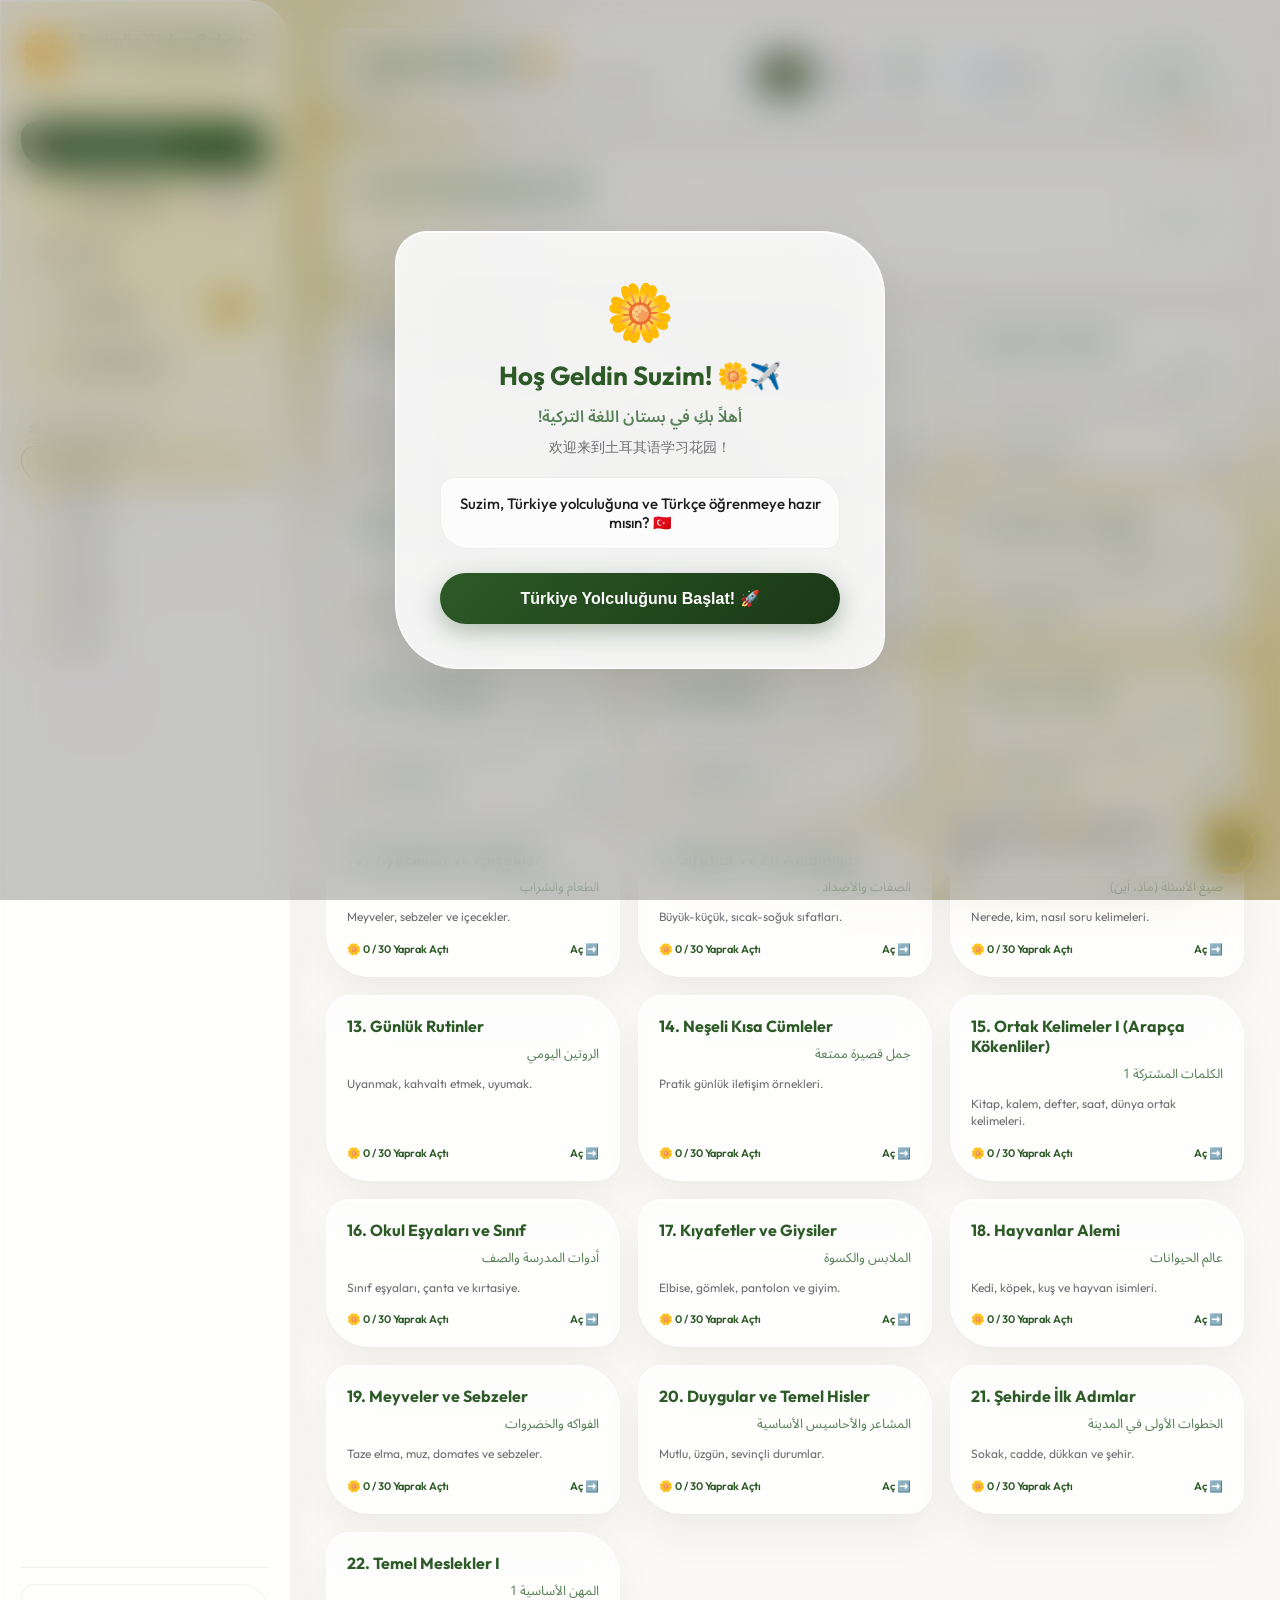
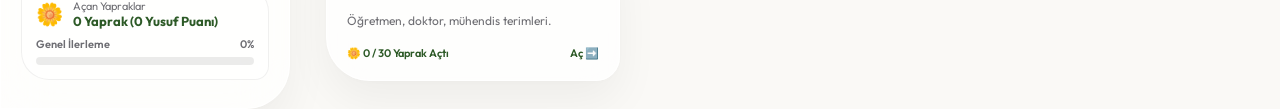
==== commit 3e9c9cc2: "Fix: Remove unclosed duplicate mobile nav fragment in index.html, implement getVocabularyBank() fall" ====
--- a/singtr/index.html
+++ b/singtr/index.html
@@ -4,7 +4,7 @@
   <meta charset="UTF-8">
   <meta name="viewport" content="width=device-width, initial-scale=1.0">
   <title>Suzim'in Türkçe Bahçesi - Learn Turkish (TR / EN / AR / ZH)</title>
-  <link rel="stylesheet" href="styles.css?v=3518_v11">
+  <link rel="stylesheet" href="styles.css?v=3518_v15">
   <link rel="preconnect" href="https://fonts.googleapis.com">
   <link rel="preconnect" href="https://fonts.gstatic.com" crossorigin>
   <link href="https://fonts.googleapis.com/css2?family=Noto+Sans+Arabic:wght@400;600;700&family=Outfit:wght@300;400;500;600;700&family=SF+Pro+Display:wght@400;600;700&display=swap" rel="stylesheet">
@@ -364,7 +364,8 @@
                     <button class="fc-audio-btn" id="btn-fc-audio-back" title="Cümleyi Dinle">🔊</button>
                   </div>
                   <div class="fc-back-word-row">
-                    <div class="fc-back-meaning" id="fc-meaning-en">book / notebook</div>
+                    <div class="fc-back-meaning" id="fc-meaning-en">hello / hi</div>
+                    <div class="fc-back-meaning-ar" id="fc-meaning-ar" style="font-size: 17px; color: #FFE082; font-family: 'Amiri', serif; margin-top: 4px;" dir="rtl">سَلَام</div>
                   </div>
                   <div class="fc-back-sentences">
                     <div class="fc-back-sentence-item ar" id="fc-sentence-ar">قرأت هذا الكتاب...</div>
@@ -524,28 +525,8 @@
       <span class="lbl" id="mob-lbl-bank">Bankam</span>
     </button>
   </nav>
-      <span class="icon">🌸</span>
-      <span class="lbl">Bahçem</span>
-    </button>
-    <button class="mobile-nav-item" id="mob-nav-cognates">
-      <span class="icon">💡</span>
-      <span class="lbl">Ortak</span>
-    </button>
-    <button class="mobile-nav-item" id="mob-nav-dictionary">
-      <span class="icon">📚</span>
-      <span class="lbl">Sözlük</span>
-    </button>
-    <button class="mobile-nav-item" id="mob-nav-quiz">
-      <span class="icon">📝</span>
-      <span class="lbl">Testler</span>
-    </button>
-    <button class="mobile-nav-item" id="mob-nav-bank">
-      <span class="icon">🗂️</span>
-      <span class="lbl">Bankam</span>
-    </button>
-  </nav>
-
-  <script src="database.js?v=3518_v11"></script>
-  <script src="app.js?v=3518_v11"></script>
+
+  <script src="database.js?v=3518_v15"></script>
+  <script src="app.js?v=3518_v15"></script>
 </body>
 </html>
--- a/singtr/styles.css
+++ b/singtr/styles.css
@@ -1662,17 +1662,32 @@
 
 /* Quiz Runner Styles */
 .quiz-interactive-backdrop {
-  z-index: 1000;
+  z-index: 2000 !important;
+  position: fixed !important;
+  top: 0 !important;
+  left: 0 !important;
+  width: 100vw !important;
+  height: 100vh !important;
+  background: rgba(0, 0, 0, 0.6) !important;
+  backdrop-filter: blur(8px) !important;
+  -webkit-backdrop-filter: blur(8px) !important;
+  display: flex !important;
+  align-items: center !important;
+  justify-content: center !important;
 }
 
 .quiz-runner-card {
-  position: relative;
-  max-width: 520px;
-  width: 92%;
-  max-height: 88vh;
-  overflow-y: auto;
-  -webkit-overflow-scrolling: touch;
-  padding: 24px;
+  position: relative !important;
+  max-width: 540px !important;
+  width: 92% !important;
+  max-height: 90vh !important;
+  overflow-y: auto !important;
+  -webkit-overflow-scrolling: touch !important;
+  padding: 24px !important;
+  z-index: 2001 !important;
+  background: #FFFFFF !important;
+  box-shadow: 0 10px 40px rgba(0, 0, 0, 0.35) !important;
+  border-radius: 24px !important;
 }
 
 .quiz-progress-track {
@@ -2164,3 +2179,57 @@
   40%, 80% { transform: translateX(6px); }
 }
 
+/* Mobile Bottom Navigation Bar (STRICT: Hidden on Desktop > 768px, Visible ONLY on Mobile <= 768px) */
+.mobile-bottom-bar {
+  display: none !important;
+}
+
+@media (max-width: 768px) {
+  .mobile-bottom-bar {
+    display: flex !important;
+    position: fixed !important;
+    bottom: 0 !important;
+    left: 0 !important;
+    right: 0 !important;
+    height: 64px !important;
+    background: rgba(255, 255, 255, 0.98) !important;
+    backdrop-filter: blur(20px) !important;
+    -webkit-backdrop-filter: blur(20px) !important;
+    border-top: 1px solid var(--glass-border) !important;
+    z-index: 995 !important;
+    justify-content: space-around !important;
+    align-items: center !important;
+    padding: 0 8px !important;
+    box-shadow: 0 -4px 20px rgba(0, 0, 0, 0.08) !important;
+  }
+
+  .mobile-nav-item {
+    display: flex !important;
+    flex-direction: column !important;
+    align-items: center !important;
+    justify-content: center !important;
+    background: transparent !important;
+    border: none !important;
+    padding: 6px 12px !important;
+    border-radius: 12px !important;
+    cursor: pointer !important;
+    gap: 3px !important;
+    color: var(--color-text-sub) !important;
+    transition: all 0.2s ease !important;
+  }
+
+  .mobile-nav-item.active {
+    color: var(--color-primary-dark) !important;
+    background: rgba(45, 90, 39, 0.12) !important;
+  }
+
+  .mobile-nav-item .icon {
+    font-size: 20px !important;
+  }
+
+  .mobile-nav-item .lbl {
+    font-size: 11px !important;
+    font-weight: 700 !important;
+  }
+}
+
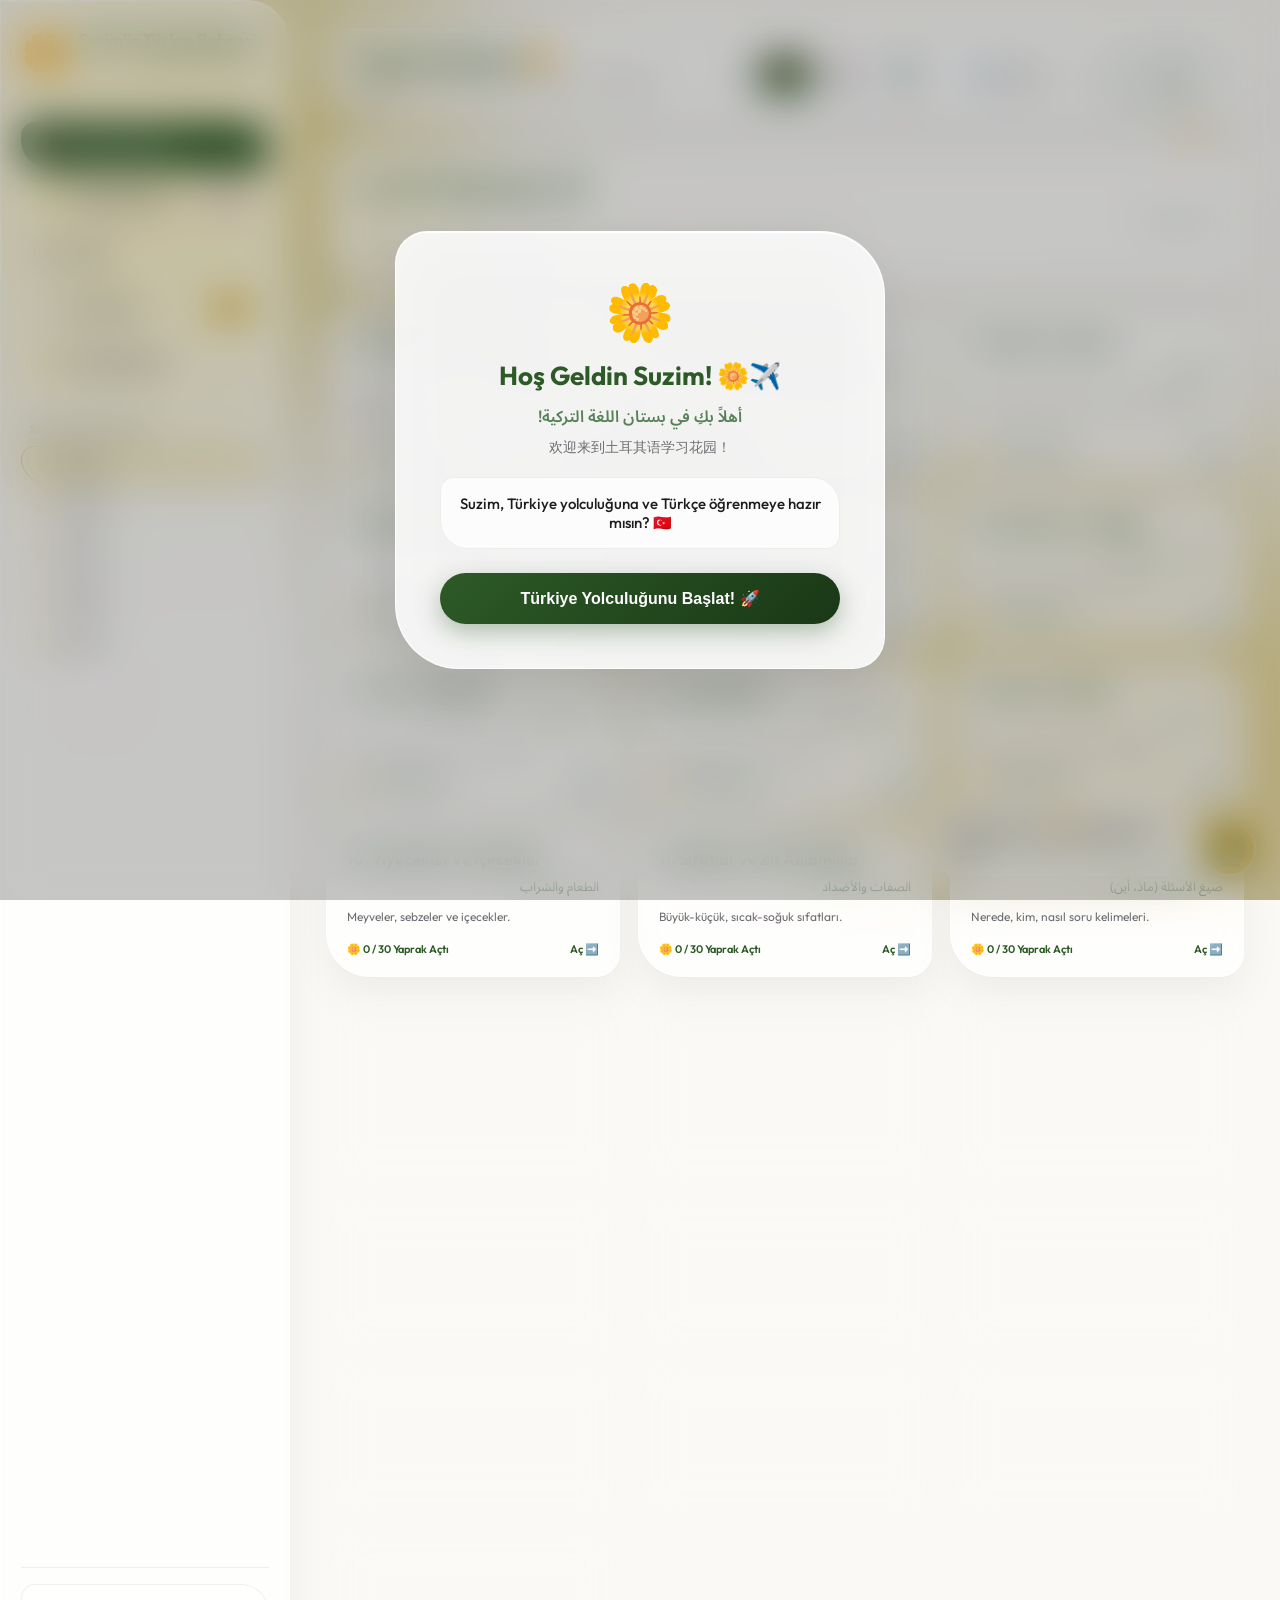
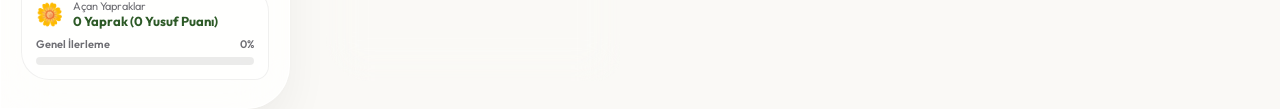
==== commit 8e19477f: "feat: mobile responsive CSS improvements, cognate filter buttons, flashcard 768/480 breakpoints, cac" ====
--- a/singtr/index.html
+++ b/singtr/index.html
@@ -4,7 +4,7 @@
   <meta charset="UTF-8">
   <meta name="viewport" content="width=device-width, initial-scale=1.0">
   <title>Suzim'in Türkçe Bahçesi - Learn Turkish (TR / EN / AR / ZH)</title>
-  <link rel="stylesheet" href="styles.css?v=3518_v15">
+  <link rel="stylesheet" href="styles.css?v=3518_v17">
   <link rel="preconnect" href="https://fonts.googleapis.com">
   <link rel="preconnect" href="https://fonts.gstatic.com" crossorigin>
   <link href="https://fonts.googleapis.com/css2?family=Noto+Sans+Arabic:wght@400;600;700&family=Outfit:wght@300;400;500;600;700&family=SF+Pro+Display:wght@400;600;700&display=swap" rel="stylesheet">
@@ -246,20 +246,36 @@
       </div>
       <div class="main-view-panel" id="view-cognates" style="display: none;">
         <div class="cognates-hero-card liquid-glass-card">
-          <div class="cognate-hero-header">
-            <h3 id="ui-cognate-title">💡 Ortak Kelimeler Rehberi (Shared Cognates)</h3>
-            <p id="ui-cognate-desc">Arapça ve Uluslararası (İngilizce) ortak kelimelerle Türkçe öğrenmeyi 10 kat hızlandırın!</p>
+          <div class="cognate-hero-header" style="display: flex; justify-content: space-between; align-items: flex-start; flex-wrap: wrap; gap: 12px;">
+            <div>
+              <h3 id="ui-cognate-title">💡 Ortak Kelimeler Rehberi (Shared Cognates)</h3>
+              <p id="ui-cognate-desc">TÖMER Kılavuzundaki 600+ Arapça ortak kök kelime ve 150+ Uluslararası İngilizce kelime ile öğrenmeyi 10 kat hızlandırın!</p>
+            </div>
+            <span class="cognate-count-badge" id="cognate-count-badge" style="background: var(--color-primary); color: #FFF; padding: 6px 14px; border-radius: var(--radius-pill); font-weight: 800; font-size: 13px;">775 Ortak Kelime</span>
           </div>
           
-          <!-- Cognates Filter Tabs -->
-          <div class="wb-view-toggle-bar" style="margin-bottom: 20px;">
-            <button class="cognate-filter-btn active" data-filter="all">🌟 Tüm Ortak Kelimeler</button>
-            <button class="cognate-filter-btn" data-filter="ar">🇸🇦 Arapça Ortak Kökler</button>
-            <button class="cognate-filter-btn" data-filter="en">🌐 Uluslararası / İngilizce</button>
+          <!-- Search & Filter Controls Bar -->
+          <div class="cognate-controls-bar" style="margin: 16px 0 20px 0; display: flex; flex-direction: column; gap: 12px;">
+            <div class="search-input-wrapper" style="width: 100%;">
+              <input type="text" id="cognate-search-input" placeholder="Ortak kelime ara... (Örn: merhaba, kitap, doktor, telefon, saat, حَيَاة)">
+              <span class="search-icon">🔍</span>
+            </div>
+            <div class="wb-view-toggle-bar" style="margin: 0; width: 100%;">
+              <button class="cognate-filter-btn active" data-filter="all">🌟 Tüm Ortak Kelimeler (775+)</button>
+              <button class="cognate-filter-btn" data-filter="ar">🇸🇦 Arapça Ortak Kökler (626)</button>
+              <button class="cognate-filter-btn" data-filter="en">🌐 Uluslararası / İngilizce (149)</button>
+            </div>
           </div>
 
           <div class="cognates-grid" id="cognates-grid-container">
             <!-- Dynamically rendered cognate cards -->
+          </div>
+
+          <!-- Load More Pagination Button -->
+          <div class="cognate-load-more-box" style="text-align: center; margin-top: 24px;">
+            <button id="btn-cognate-load-more" class="action-pill-btn primary" style="padding: 12px 28px; font-size: 14px; display: none;">
+              ⬇️ Daha Fazla Ortak Kelime Yükle
+            </button>
           </div>
         </div>
       </div>
@@ -383,6 +399,14 @@
               <button class="fc-flip-action-btn" id="btn-fc-flip">🔄 Kartı Çevir</button>
               <button class="fc-nav-btn" id="btn-fc-next">Sonraki ▶</button>
             </div>
+
+            <!-- Flashcard Learning Actions -->
+            <div class="flashcard-learn-actions-bar" id="fc-learn-actions-bar" style="display: flex; justify-content: center; gap: 10px; margin-top: 12px; flex-wrap: wrap;">
+              <button class="fc-learn-btn" id="btn-fc-mastered" style="background: linear-gradient(135deg, #43A047, #2E7D32); color: #FFF; border: none; padding: 10px 20px; border-radius: 12px; font-weight: 700; font-size: 13px; cursor: pointer; transition: all 0.2s; box-shadow: 0 2px 8px rgba(67,160,71,0.3);">✅ Öğrendim</button>
+              <button class="fc-learn-btn" id="btn-fc-repeat" style="background: linear-gradient(135deg, #1E88E5, #1565C0); color: #FFF; border: none; padding: 10px 20px; border-radius: 12px; font-weight: 700; font-size: 13px; cursor: pointer; transition: all 0.2s; box-shadow: 0 2px 8px rgba(30,136,229,0.3);">🔄 Tekrar Et</button>
+              <button class="fc-learn-btn" id="btn-fc-reset-mastered" style="background: rgba(0,0,0,0.06); color: var(--color-text-muted); border: 1px solid rgba(0,0,0,0.1); padding: 8px 14px; border-radius: 10px; font-weight: 600; font-size: 11px; cursor: pointer;">♻️ Sıfırla</button>
+            </div>
+            <div id="fc-mastered-info" style="text-align: center; font-size: 12px; color: var(--color-text-muted); margin-top: 6px;"></div>
           </div>
 
           <!-- SECTION 2: Sentences List View -->
@@ -526,7 +550,8 @@
     </button>
   </nav>
 
-  <script src="database.js?v=3518_v15"></script>
-  <script src="app.js?v=3518_v15"></script>
+  <script src="cognates_db.js?v=3518_v17"></script>
+  <script src="database.js?v=3518_v17"></script>
+  <script src="app.js?v=3518_v17"></script>
 </body>
 </html>
--- a/singtr/styles.css
+++ b/singtr/styles.css
@@ -2179,6 +2179,202 @@
   40%, 80% { transform: translateX(6px); }
 }
 
+/* Cognate Filter Buttons */
+.cognate-filter-btn {
+  padding: 8px 16px;
+  border: none;
+  background: transparent;
+  border-radius: var(--radius-pill);
+  font-size: 12.5px;
+  font-weight: 600;
+  color: var(--color-text-muted);
+  cursor: pointer;
+  transition: all 0.25s ease;
+  white-space: nowrap;
+}
+
+.cognate-filter-btn.active {
+  background: var(--color-primary);
+  color: #FFFFFF;
+  box-shadow: 0 4px 12px rgba(45, 90, 39, 0.3);
+}
+
+.cognate-filter-btn:hover:not(.active) {
+  background: rgba(45, 90, 39, 0.08);
+  color: var(--color-primary);
+}
+
+/* Dictionary No Results */
+.dict-no-results {
+  display: flex;
+  align-items: center;
+  justify-content: center;
+  gap: 10px;
+  padding: 32px 20px;
+  font-size: 14px;
+  color: var(--color-text-muted);
+  text-align: center;
+}
+
+.dict-no-results span:first-child {
+  font-size: 28px;
+}
+
+/* Action Pill Button (Load More, etc.) */
+.action-pill-btn {
+  display: inline-flex;
+  align-items: center;
+  gap: 8px;
+  border: none;
+  border-radius: var(--radius-pill);
+  font-weight: 700;
+  cursor: pointer;
+  transition: var(--transition-fluid);
+}
+
+.action-pill-btn.primary {
+  background: linear-gradient(135deg, var(--color-primary), var(--color-primary-dark));
+  color: #FFFFFF;
+  box-shadow: 0 6px 18px rgba(45, 90, 39, 0.25);
+}
+
+.action-pill-btn.primary:hover {
+  transform: translateY(-2px) scale(1.03);
+  box-shadow: 0 8px 24px rgba(45, 90, 39, 0.35);
+}
+
+/* Mobile Flashcard Improvements */
+@media (max-width: 768px) {
+  .flashcards-perspective-wrapper {
+    max-width: 100%;
+    min-height: 300px;
+  }
+
+  .flashcard-3d-card {
+    height: 300px;
+  }
+
+  .flashcard-face {
+    padding: 18px;
+    border-radius: 20px;
+  }
+
+  .fc-word-title {
+    font-size: 26px;
+  }
+
+  .fc-arabic-script {
+    font-size: 22px;
+  }
+
+  .fc-sentence-text {
+    font-size: 13px;
+  }
+
+  .flashcard-controls-bar {
+    gap: 8px;
+  }
+
+  .fc-nav-btn {
+    padding: 7px 14px;
+    font-size: 12px;
+  }
+
+  .fc-flip-action-btn {
+    padding: 9px 18px;
+    font-size: 13px;
+  }
+
+  .cognates-grid {
+    grid-template-columns: 1fr;
+    gap: 12px;
+  }
+
+  .cognate-card {
+    padding: 14px;
+  }
+
+  .quiz-categories-grid {
+    grid-template-columns: 1fr;
+    gap: 14px;
+  }
+
+  .quiz-cat-card {
+    padding: 18px 16px;
+  }
+
+  .wordbank-summary-card {
+    padding: 16px;
+  }
+
+  .wb-view-toggle-bar {
+    justify-content: center;
+  }
+
+  .wb-mode-btn {
+    padding: 6px 12px;
+    font-size: 12px;
+  }
+
+  .quiz-hub-hero-card {
+    padding: 16px;
+  }
+
+  .quiz-hub-header h3 {
+    font-size: 18px;
+  }
+
+  .cognates-hero-card {
+    padding: 16px;
+  }
+
+  .search-dictionary-card {
+    padding: 16px;
+  }
+}
+
+@media (max-width: 480px) {
+  .flashcard-3d-card {
+    height: 280px;
+  }
+
+  .fc-word-title {
+    font-size: 22px;
+  }
+
+  .fc-arabic-script {
+    font-size: 20px;
+  }
+
+  .fc-sentence-box {
+    padding: 8px 10px;
+  }
+
+  .fc-sentence-label {
+    font-size: 10px;
+  }
+
+  .fc-sentence-text {
+    font-size: 12px;
+  }
+
+  .fc-flip-hint {
+    font-size: 10px;
+  }
+
+  .quiz-stat-pill {
+    padding: 6px 12px;
+  }
+
+  .quiz-stat-pill .qs-val {
+    font-size: 13px;
+  }
+
+  .quiz-stat-pill .qs-lbl {
+    font-size: 9px;
+  }
+}
+
 /* Mobile Bottom Navigation Bar (STRICT: Hidden on Desktop > 768px, Visible ONLY on Mobile <= 768px) */
 .mobile-bottom-bar {
   display: none !important;
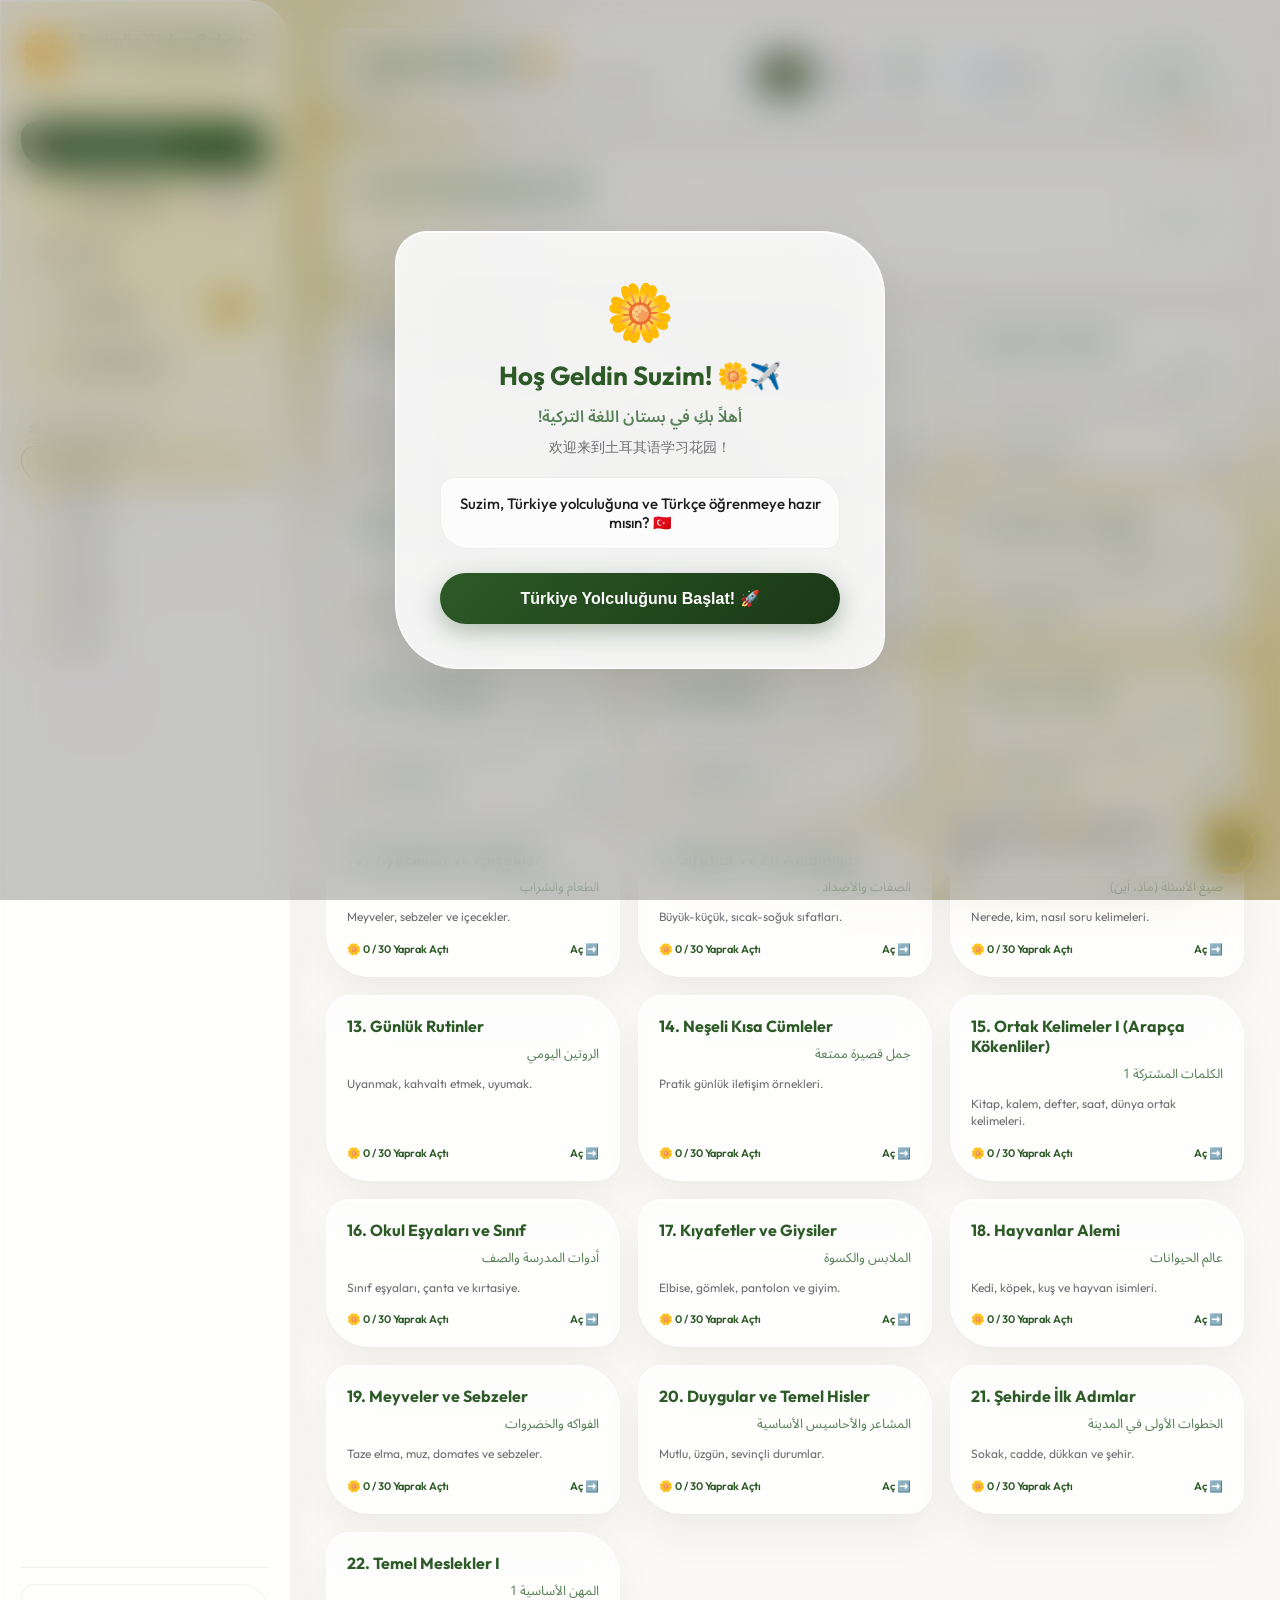
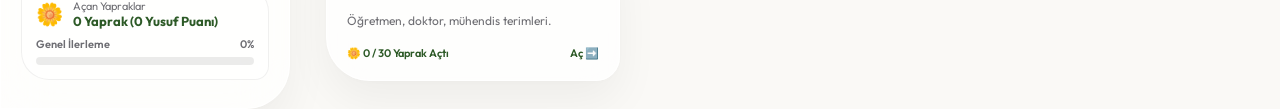
==== commit 3927b492: "feat: add cognates_db.js (775 words), split kelime etiketleri into Öğrendiklerim/Şu An Öğrendiklerim" ====
--- a/singtr/index.html
+++ b/singtr/index.html
@@ -4,7 +4,7 @@
   <meta charset="UTF-8">
   <meta name="viewport" content="width=device-width, initial-scale=1.0">
   <title>Suzim'in Türkçe Bahçesi - Learn Turkish (TR / EN / AR / ZH)</title>
-  <link rel="stylesheet" href="styles.css?v=3518_v17">
+  <link rel="stylesheet" href="styles.css?v=3518_v18">
   <link rel="preconnect" href="https://fonts.googleapis.com">
   <link rel="preconnect" href="https://fonts.gstatic.com" crossorigin>
   <link href="https://fonts.googleapis.com/css2?family=Noto+Sans+Arabic:wght@400;600;700&family=Outfit:wght@300;400;500;600;700&family=SF+Pro+Display:wght@400;600;700&display=swap" rel="stylesheet">
@@ -550,8 +550,8 @@
     </button>
   </nav>
 
-  <script src="cognates_db.js?v=3518_v17"></script>
-  <script src="database.js?v=3518_v17"></script>
-  <script src="app.js?v=3518_v17"></script>
+  <script src="cognates_db.js?v=3518_v18"></script>
+  <script src="database.js?v=3518_v18"></script>
+  <script src="app.js?v=3518_v18"></script>
 </body>
 </html>
--- a/singtr/styles.css
+++ b/singtr/styles.css
@@ -1234,19 +1234,86 @@
 /* Word Bank Cloud */
 .wordbank-summary-card { padding: 28px; border-radius: var(--radius-zh-lg); }
 
-.wb-tags-cloud { display: flex; flex-wrap: wrap; gap: 10px; margin-top: 18px; }
+.wb-tags-cloud { display: flex; flex-direction: column; gap: 20px; margin-top: 18px; }
+
+.wb-tags-category {
+  display: flex;
+  flex-direction: column;
+  gap: 12px;
+}
+
+.wb-tags-category-header {
+  display: flex;
+  align-items: center;
+  gap: 10px;
+  padding: 10px 16px;
+  border-radius: var(--radius-zh-sm);
+  font-weight: 700;
+}
+
+.wb-tags-category-header.mastered {
+  background: linear-gradient(135deg, rgba(46, 125, 50, 0.08), rgba(46, 125, 50, 0.04));
+  border-left: 4px solid #2E7D32;
+}
+
+.wb-tags-category-header.learning {
+  background: linear-gradient(135deg, rgba(242, 187, 5, 0.1), rgba(242, 187, 5, 0.04));
+  border-left: 4px solid var(--color-accent);
+}
+
+.wb-tags-cat-icon {
+  font-size: 20px;
+}
+
+.wb-tags-cat-title {
+  font-size: 15px;
+  font-weight: 800;
+  color: var(--color-text-main);
+}
+
+.wb-tags-cat-count {
+  font-size: 12px;
+  font-weight: 600;
+  color: var(--color-text-muted);
+  margin-left: auto;
+  background: rgba(0, 0, 0, 0.05);
+  padding: 3px 10px;
+  border-radius: var(--radius-pill);
+}
+
+.wb-tags-cloud-inner {
+  display: flex;
+  flex-wrap: wrap;
+  gap: 8px;
+}
 
 .wb-tag-item {
+  padding: 8px 16px;
+  border-radius: var(--radius-pill);
+  font-size: 13px;
+  font-weight: 600;
+  display: flex;
+  align-items: center;
+  gap: 6px;
+  cursor: pointer;
+  transition: all 0.2s ease;
+}
+
+.wb-tag-item:hover {
+  transform: translateY(-1px);
+  box-shadow: 0 4px 12px rgba(0, 0, 0, 0.1);
+}
+
+.wb-tag-item.mastered {
+  background: rgba(46, 125, 50, 0.1);
+  border: 1px solid rgba(46, 125, 50, 0.3);
+  color: #1B5E20;
+}
+
+.wb-tag-item.learning {
   background: var(--color-accent-light);
   border: 1px solid var(--color-accent);
-  padding: 8px 16px;
-  border-radius: var(--radius-pill);
-  font-size: 13px;
-  font-weight: 600;
   color: var(--color-primary);
-  display: flex;
-  align-items: center;
-  gap: 6px;
 }
 
 /* Mascot */
